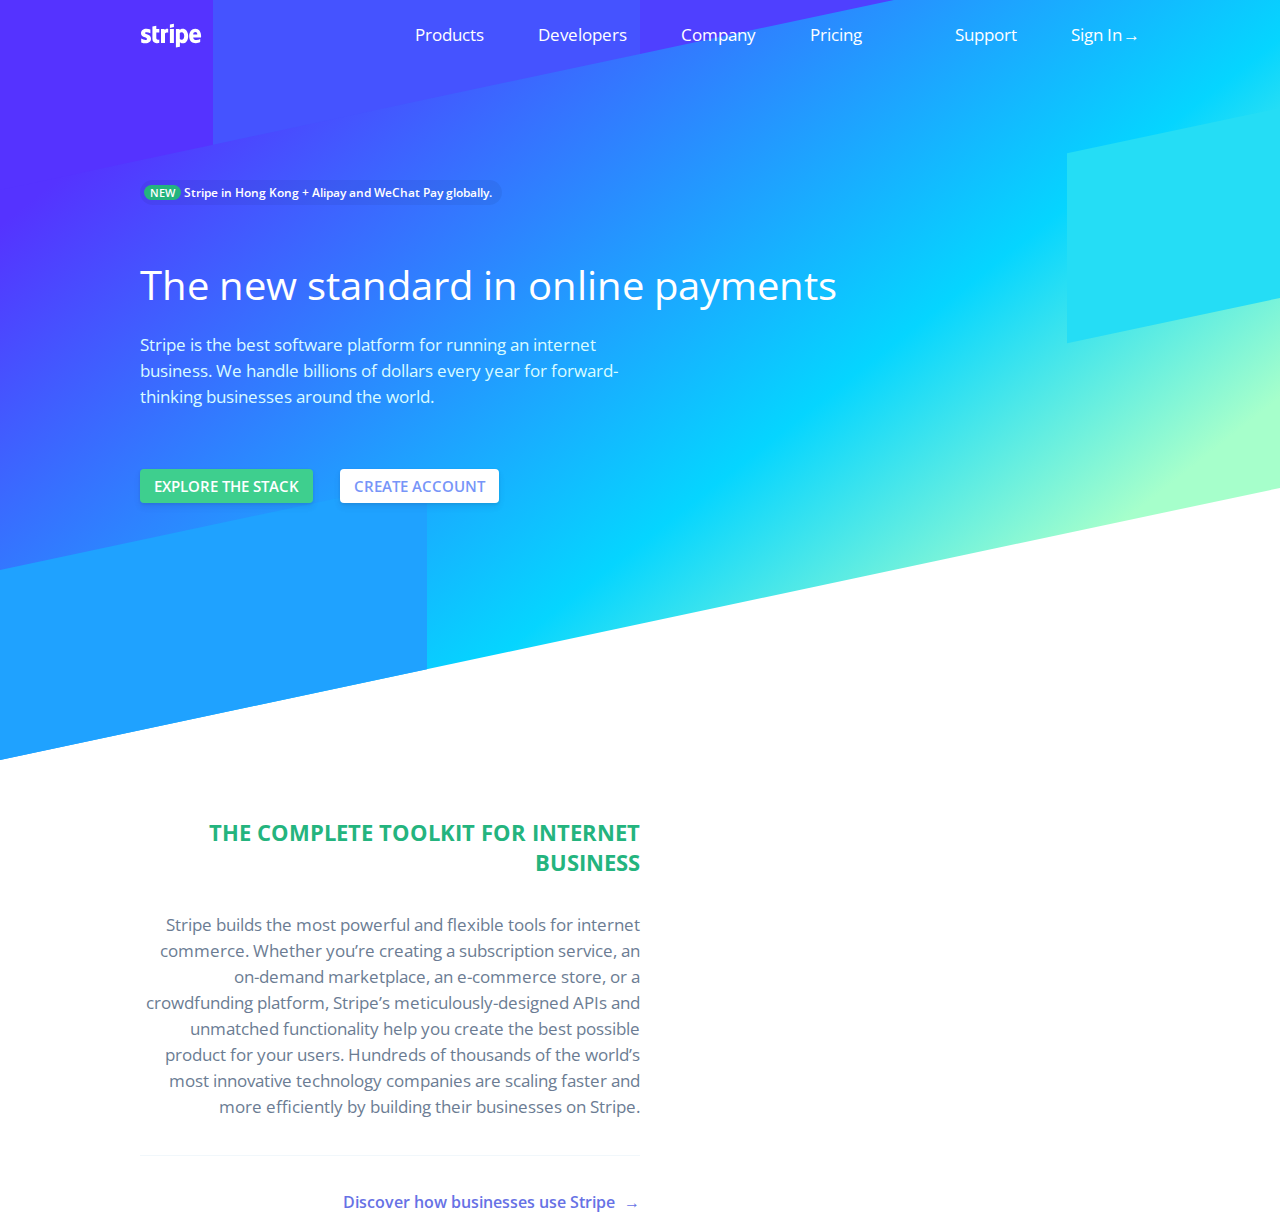
==== app/index.html @ af384b4a "Add primary section title, text and link" ====
<!DOCTYPE html>
<html lang="en">

<head>
    <meta charset="UTF-8">
    <meta name="viewport" content="width=device-width, initial-scale=1.0">
    <meta http-equiv="X-UA-Compatible" content="ie=edge">
    <title>Stripe</title>
    <link rel="stylesheet" href="css/style.css">
    <link href="https://fonts.googleapis.com/css?family=Open+Sans:300,300i,400,400i,600,600i,700,700i,800,800i" rel="stylesheet">
</head>


<body>
    <div id="stripes">
        <span class="stripes__span stripes__span--1"></span>
        <span class="stripes__span stripes__span--2"></span>
        <span class="stripes__span stripes__span--3"></span>
        <span class="stripes__span stripes__span--4"></span>
        <span class="stripes__span stripes__span--5"></span>
    </div>
    <main>
        <header>
            <nav id="main-nav">
                <h1>
                    <svg class="logo" width="62" height="25">
                        <title>Stripe</title>
                        <path d="M5 10.1c0-.6.6-.9 1.4-.9 1.2 0 2.8.4 4 1.1V6.5c-1.3-.5-2.7-.8-4-.8C3.2 5.7 1 7.4 1 10.3c0 4.4 6 3.6 6 5.6 0 .7-.6 1-1.5 1-1.3 0-3-.6-4.3-1.3v3.8c1.5.6 2.9.9 4.3.9 3.3 0 5.5-1.6 5.5-4.5.1-4.8-6-3.9-6-5.7zM29.9 20h4V6h-4v14zM16.3 2.7l-3.9.8v12.6c0 2.4 1.8 4.1 4.1 4.1 1.3 0 2.3-.2 2.8-.5v-3.2c-.5.2-3 .9-3-1.4V9.4h3V6h-3V2.7zm8.4 4.5L24.6 6H21v14h4v-9.5c1-1.2 2.7-1 3.2-.8V6c-.5-.2-2.5-.5-3.5 1.2zm5.2-2.3l4-.8V.8l-4 .8v3.3zM61.1 13c0-4.1-2-7.3-5.8-7.3s-6.1 3.2-6.1 7.3c0 4.8 2.7 7.2 6.6 7.2 1.9 0 3.3-.4 4.4-1.1V16c-1.1.6-2.3.9-3.9.9s-2.9-.6-3.1-2.5H61c.1-.2.1-1 .1-1.4zm-7.9-1.5c0-1.8 1.1-2.5 2.1-2.5s2 .7 2 2.5h-4.1zM42.7 5.7c-1.6 0-2.5.7-3.1 1.3l-.1-1h-3.6v18.5l4-.7v-4.5c.6.4 1.4 1 2.8 1 2.9 0 5.5-2.3 5.5-7.4-.1-4.6-2.7-7.2-5.5-7.2zm-1 11c-.9 0-1.5-.3-1.9-.8V10c.4-.5 1-.8 1.9-.8 1.5 0 2.5 1.6 2.5 3.7 0 2.2-1 3.8-2.5 3.8z"></path>
                    </svg>
                </h1>
                <ul class="main-nav__links">
                    <li><a href="#">Products</a></li>
                    <li><a href="#">Developers</a></li>
                    <li><a href="#">Company</a></li>
                    <li><a href="#">Pricing</a></li>
                </ul>
                <ul class="main-nav__links">
                    <li><a href="#">Support</a></li>
                    <li><a href="#">Sign In</li>
                </ul>
            </nav>
            <div class="intro">
                <a href="#" class="intro__pill-message"><span>NEW</span> Stripe in Hong Kong + Alipay and WeChat Pay globally.</a>
                <h1>The new standard in online payments</h1>
                <p>Stripe is the best software platform for running an internet business. We handle billions of dollars every year for forward-thinking businesses around the world. </p>
                <ul>
                    <li><a href="" class="button button-primary">Explore The Stack</a></li>
                    <li><a href="" class="button button-secondary">Create Account</a></li>
                </ul>
            </div>
        </header>
        <section id="primary">
            <section id="primary__first">
                <div id="primary__first--title">
                    <h2>The Complete Toolkit For Internet Business</h2>
                        <!-- <svg class="heading-icon">
                            <circle fill="#B9F4BC" cx="33" cy="33" r="33"></circle>
                            <path d="M15.7 45.3c-.7-2-.7-3.3-.7-8v-8.7c0-4.6 0-6 .7-8 .8-2.2 2.7-4 5-5 2-.6 3.3-.6 8-.6h8.7c4.6 0 6 0 8 .7 2.2.8 4 2.7 5 5 .6 2 .6 3.3.6 8v8.7c0 4.6 0 6-.7 8-.8 2.2-2.7 4-5 5-2 .6-3.3.6-8 .6h-8.7c-4.6 0-6 0-8-.7-2.2-.8-4-2.7-5-5z" fill="#6ED69A"></path>
                            <g>
                                <rect fill="rgb(27,185,120)" x="23" y="27" width="20" height="2" rx="1"></rect>
                                <circle fill="#1BB978" cx="38.99997311508227" cy="28" r="4"></circle>
                            </g>
                            <g>
                                <rect fill="rgb(185,244,188)" x="23" y="37" width="20" height="2" rx="1"></rect>
                                <circle fill="#1BB978" cx="27.000000000044437" cy="38" r="4"></circle>
                            </g>
                        </svg> -->
                </div>
                <p>Stripe builds the most powerful and flexible tools for internet commerce. Whether you’re creating a subscription service, an on-demand marketplace, an e-commerce store, or a crowdfunding platform, Stripe’s meticulously-designed APIs and unmatched functionality help you create the best possible product for your users. Hundreds of thousands of the world’s most innovative technology companies are scaling faster and more efficiently by building their businesses on Stripe.</p>
                <a href="">Discover how businesses use Stripe </a>    
            </section>
        </section>
    </main>
</body>
</html>
---- app/css/style.css ----
@charset "UTF-8";
* {
  padding: 0;
  margin: 0;
  box-sizing: border-box;
  font-family: "Open Sans", sans-serif; }

a {
  text-decoration: none; }

ul {
  list-style: none; }

main {
  max-width: 1040px;
  padding: 20px 20px 0 20px;
  margin: 0 auto; }

#stripes {
  width: 100%;
  height: 760px;
  display: grid;
  z-index: -1000;
  position: absolute;
  transform-origin: 0;
  grid-auto-rows: 190px;
  transform: skewY(-12deg);
  grid-template-columns: repeat(12, 1fr);
  background: linear-gradient(150deg, #53f 15%, #05d5ff 70%, #a6ffcb 94%); }

#main-nav {
  display: grid;
  line-height: 30px;
  grid-template-columns: 25% 50% 1fr;
  font-size: 17px;
  margin-bottom: 130px; }

.intro {
  margin-top: 55px;
  color: #ffffff; }

#primary {
  position: relative;
  top: 260px;
  padding-top: 60px; }

.stripes__span {
  height: 190px; }

.logo {
  fill: #ffffff; }

.main-nav__links {
  list-style: none; }
  .main-nav__links li {
    display: inline;
    padding: 0 25px 0 25px; }
  .main-nav__links li:last-child,
  .main-nav__links li:last-of-type {
    padding-right: 0; }
  .main-nav__links a {
    color: #fff; }

.main-nav__links:last-of-type {
  grid-column: -1; }
  .main-nav__links:last-of-type li:last-of-type::after {
    content: "→";
    padding-left: 1px;
    color: #fff; }

.intro__pill-message {
  border-radius: 15px;
  font-size: 12px;
  font-weight: 600;
  background-color: rgba(0, 0, 0, 0.05);
  padding: 4px;
  color: #ffffff;
  padding-right: 10px; }
  .intro__pill-message span {
    background-color: #24b47e;
    border-radius: 15px;
    padding-left: 6px;
    padding-right: 6px;
    font-size: 11px; }

.intro h1 {
  margin-top: 55px;
  font-weight: 400;
  font-size: 40px; }

.intro p {
  margin-top: 20px;
  margin-bottom: 65px;
  font-size: 17px;
  line-height: 26px;
  max-width: 500px;
  width: 50%;
  color: #d9fcff; }

.intro ul li {
  display: inline; }

.intro .button {
  padding: 7px 14px;
  border-radius: 4px;
  font-weight: 600;
  text-transform: uppercase;
  font-size: 15px;
  box-shadow: 0 4px 6px rgba(50, 50, 93, 0.11), 0 1px 3px rgba(0, 0, 0, 0.08); }

.intro .button-primary {
  background-color: #3ecf8e;
  color: #ffffff;
  margin-right: 23px; }

.intro .button-secondary {
  background-color: #ffffff;
  color: #7795f8; }

#primary__first {
  width: 50%; }

#primary__first h2 {
  color: #24b47e;
  text-transform: uppercase;
  font-size: 22px; }

#primary p {
  font-size: 17px;
  line-height: 26px;
  margin-top: 35px;
  padding-bottom: 35px;
  margin-bottom: 35px;
  color: #6b7c93;
  text-align: right;
  border-bottom: 1px solid #f1f7fb; }

#primary__first a {
  display: block;
  text-align: right;
  color: #6772e5;
  font-weight: 600; }
  #primary__first a:after {
    content: "→";
    padding-left: 5px; }

.stripes__span--1 {
  grid-column: span 2;
  grid-row: 1;
  background-color: #53f; }

.stripes__span--2 {
  grid-column: span 4;
  grid-row: 1;
  background-color: #4553ff; }

.stripes__span--3 {
  grid-column: span 4;
  grid-row: 1;
  background-color: #4f40ff; }

.stripes__span--4 {
  grid-area: 3/span 2/auto/-1;
  background-color: #25ddf5; }

.stripes__span--5 {
  grid-column: span 4;
  grid-row: 4;
  background-color: #1fa2ff; }

#primary__first--title {
  display: grid;
  grid-template-columns: auto;
  text-align: right; }

/*# sourceMappingURL=style.css.map */
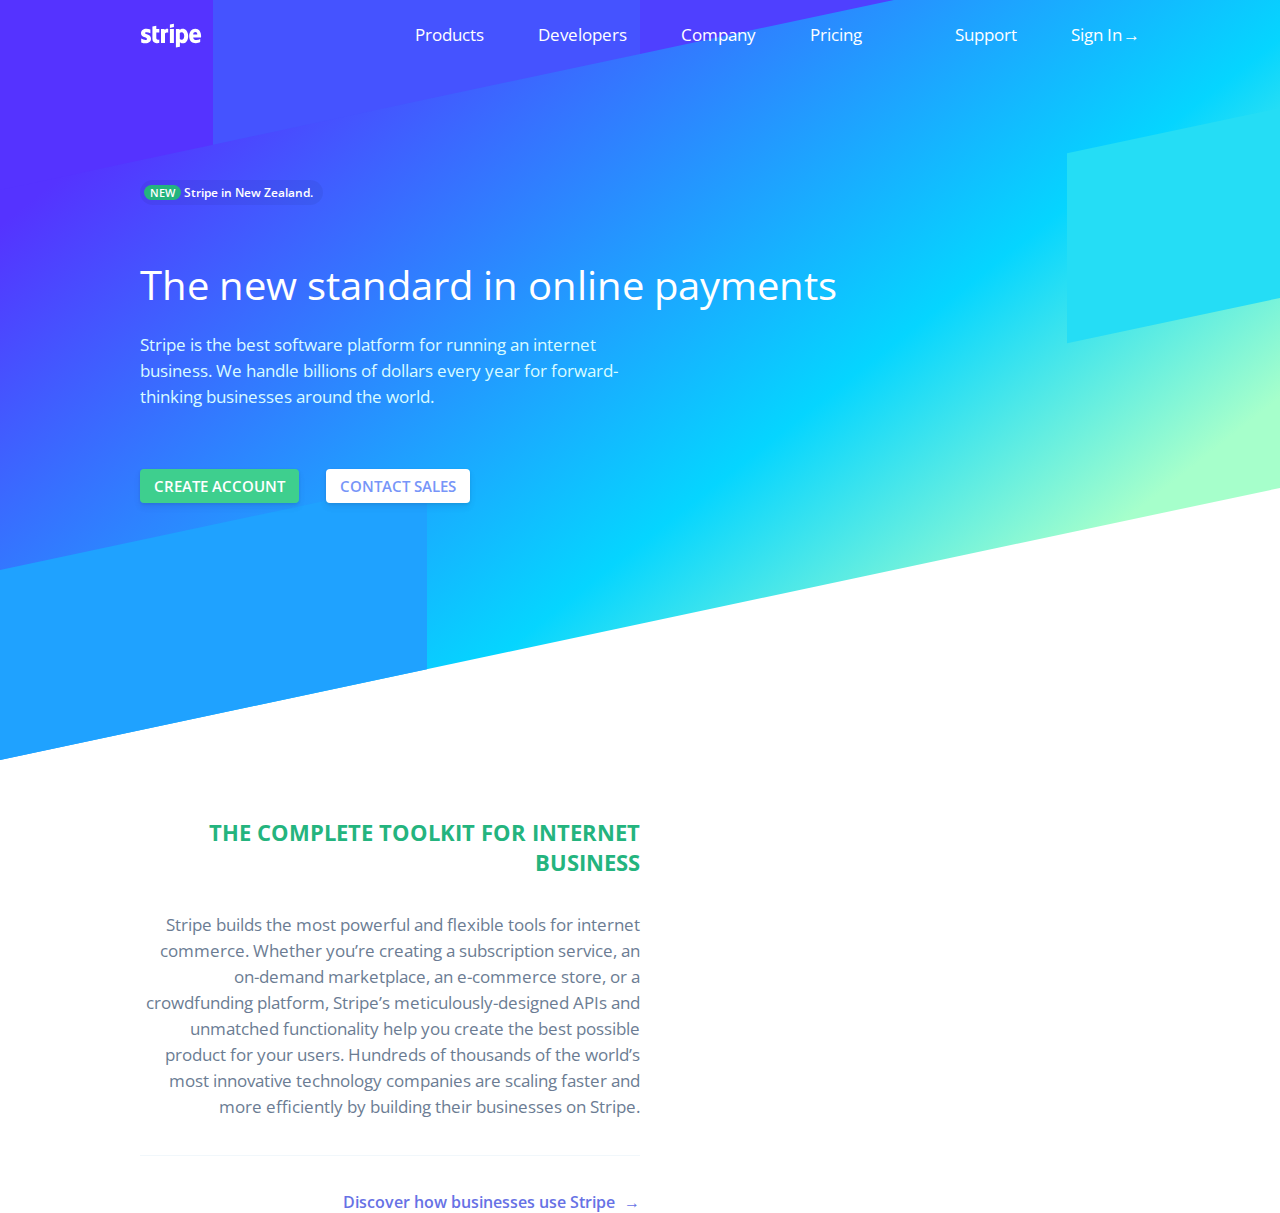
==== commit 07cb1f82: "Add changes" ====
--- a/app/index.html
+++ b/app/index.html
@@ -40,12 +40,12 @@
                 </ul>
             </nav>
             <div class="intro">
-                <a href="#" class="intro__pill-message"><span>NEW</span> Stripe in Hong Kong + Alipay and WeChat Pay globally.</a>
+                <a href="#" class="intro__pill-message"><span>NEW</span> Stripe in New Zealand.</a>
                 <h1>The new standard in online payments</h1>
                 <p>Stripe is the best software platform for running an internet business. We handle billions of dollars every year for forward-thinking businesses around the world. </p>
                 <ul>
-                    <li><a href="" class="button button-primary">Explore The Stack</a></li>
-                    <li><a href="" class="button button-secondary">Create Account</a></li>
+                    <li><a href="" class="button button-primary">Create Account</a></li>
+                    <li><a href="" class="button button-secondary">Contact Sales</a></li>
                 </ul>
             </div>
         </header>
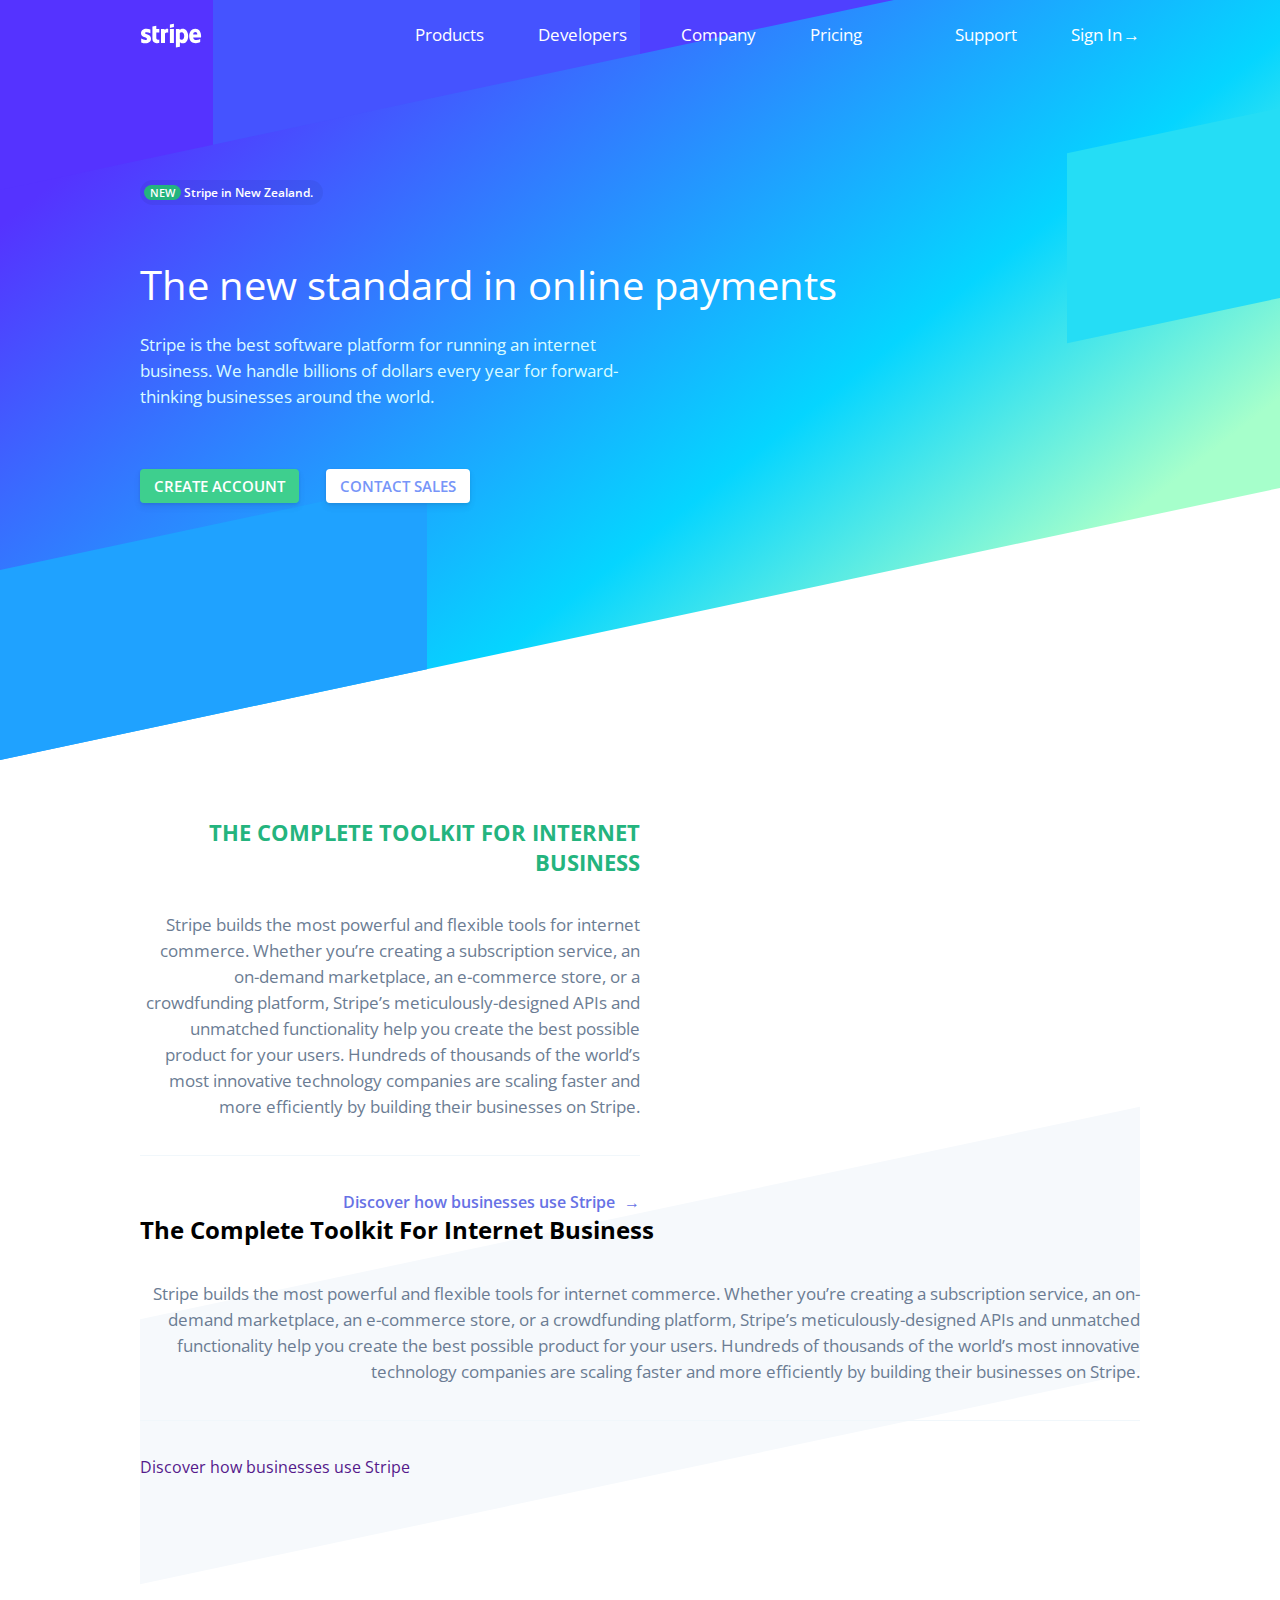
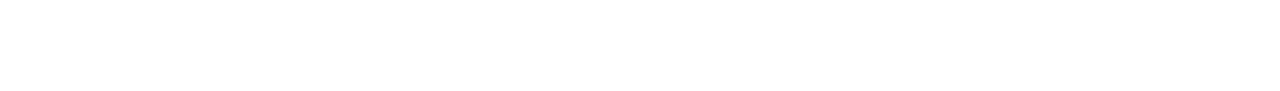
==== commit a6df6775: "Updates" ====
--- a/app/index.html
+++ b/app/index.html
@@ -41,19 +41,20 @@
             </nav>
             <div class="intro">
                 <a href="#" class="intro__pill-message"><span>NEW</span> Stripe in New Zealand.</a>
-                <h1>The new standard in online payments</h1>
-                <p>Stripe is the best software platform for running an internet business. We handle billions of dollars every year for forward-thinking businesses around the world. </p>
-                <ul>
-                    <li><a href="" class="button button-primary">Create Account</a></li>
-                    <li><a href="" class="button button-secondary">Contact Sales</a></li>
-                </ul>
-            </div>
+                        <h1>The new standard in online payments</h1>
+                        <p>Stripe is the best software platform for running an internet business. We handle billions of dollars
+                            every year for forward-thinking businesses around the world. </p>
+                        <ul>
+                            <li><a href="" class="button button-primary">Create Account</a></li>
+                            <li><a href="" class="button button-secondary">Contact Sales</a></li>
+                        </ul>
+                        </div>
         </header>
         <section id="primary">
             <section id="primary__first">
                 <div id="primary__first--title">
                     <h2>The Complete Toolkit For Internet Business</h2>
-                        <!-- <svg class="heading-icon">
+                    <!-- <svg class="heading-icon">
                             <circle fill="#B9F4BC" cx="33" cy="33" r="33"></circle>
                             <path d="M15.7 45.3c-.7-2-.7-3.3-.7-8v-8.7c0-4.6 0-6 .7-8 .8-2.2 2.7-4 5-5 2-.6 3.3-.6 8-.6h8.7c4.6 0 6 0 8 .7 2.2.8 4 2.7 5 5 .6 2 .6 3.3.6 8v8.7c0 4.6 0 6-.7 8-.8 2.2-2.7 4-5 5-2 .6-3.3.6-8 .6h-8.7c-4.6 0-6 0-8-.7-2.2-.8-4-2.7-5-5z" fill="#6ED69A"></path>
                             <g>
@@ -66,10 +67,26 @@
                             </g>
                         </svg> -->
                 </div>
-                <p>Stripe builds the most powerful and flexible tools for internet commerce. Whether you’re creating a subscription service, an on-demand marketplace, an e-commerce store, or a crowdfunding platform, Stripe’s meticulously-designed APIs and unmatched functionality help you create the best possible product for your users. Hundreds of thousands of the world’s most innovative technology companies are scaling faster and more efficiently by building their businesses on Stripe.</p>
-                <a href="">Discover how businesses use Stripe </a>    
+                <p>Stripe builds the most powerful and flexible tools for internet commerce. Whether you’re creating a subscription
+                    service, an on-demand marketplace, an e-commerce store, or a crowdfunding platform, Stripe’s meticulously-designed
+                    APIs and unmatched functionality help you create the best possible product for your users. Hundreds of
+                    thousands of the world’s most innovative technology companies are scaling faster and more efficiently
+                    by building their businesses on Stripe.</p>
+                <a href="">Discover how businesses use Stripe </a>
             </section>
+            <div id="primary__second--skew">
+                <div id="primary__second">
+                    <h2>The Complete Toolkit For Internet Business</h2>
+                    <p>Stripe builds the most powerful and flexible tools for internet commerce. Whether you’re creating a subscription
+                        service, an on-demand marketplace, an e-commerce store, or a crowdfunding platform, Stripe’s meticulously-designed
+                        APIs and unmatched functionality help you create the best possible product for your users. Hundreds
+                        of thousands of the world’s most innovative technology companies are scaling faster and more efficiently
+                        by building their businesses on Stripe.</p>
+                    <a href="">Discover how businesses use Stripe </a>
+                </div>
+            </div>
         </section>
     </main>
 </body>
+
 </html>--- a/app/css/style.css
+++ b/app/css/style.css
@@ -43,6 +43,19 @@
   position: relative;
   top: 260px;
   padding-top: 60px; }
+
+#primary__second--skew {
+  transform: skewY(-12deg);
+  content: "";
+  position: relative;
+  z-index: -1;
+  width: 100%;
+  height: 180%;
+  top: 0;
+  background: #f6f9fc; }
+
+#primary__second {
+  transform: skewY(12deg); }
 
 .stripes__span {
   height: 190px; }
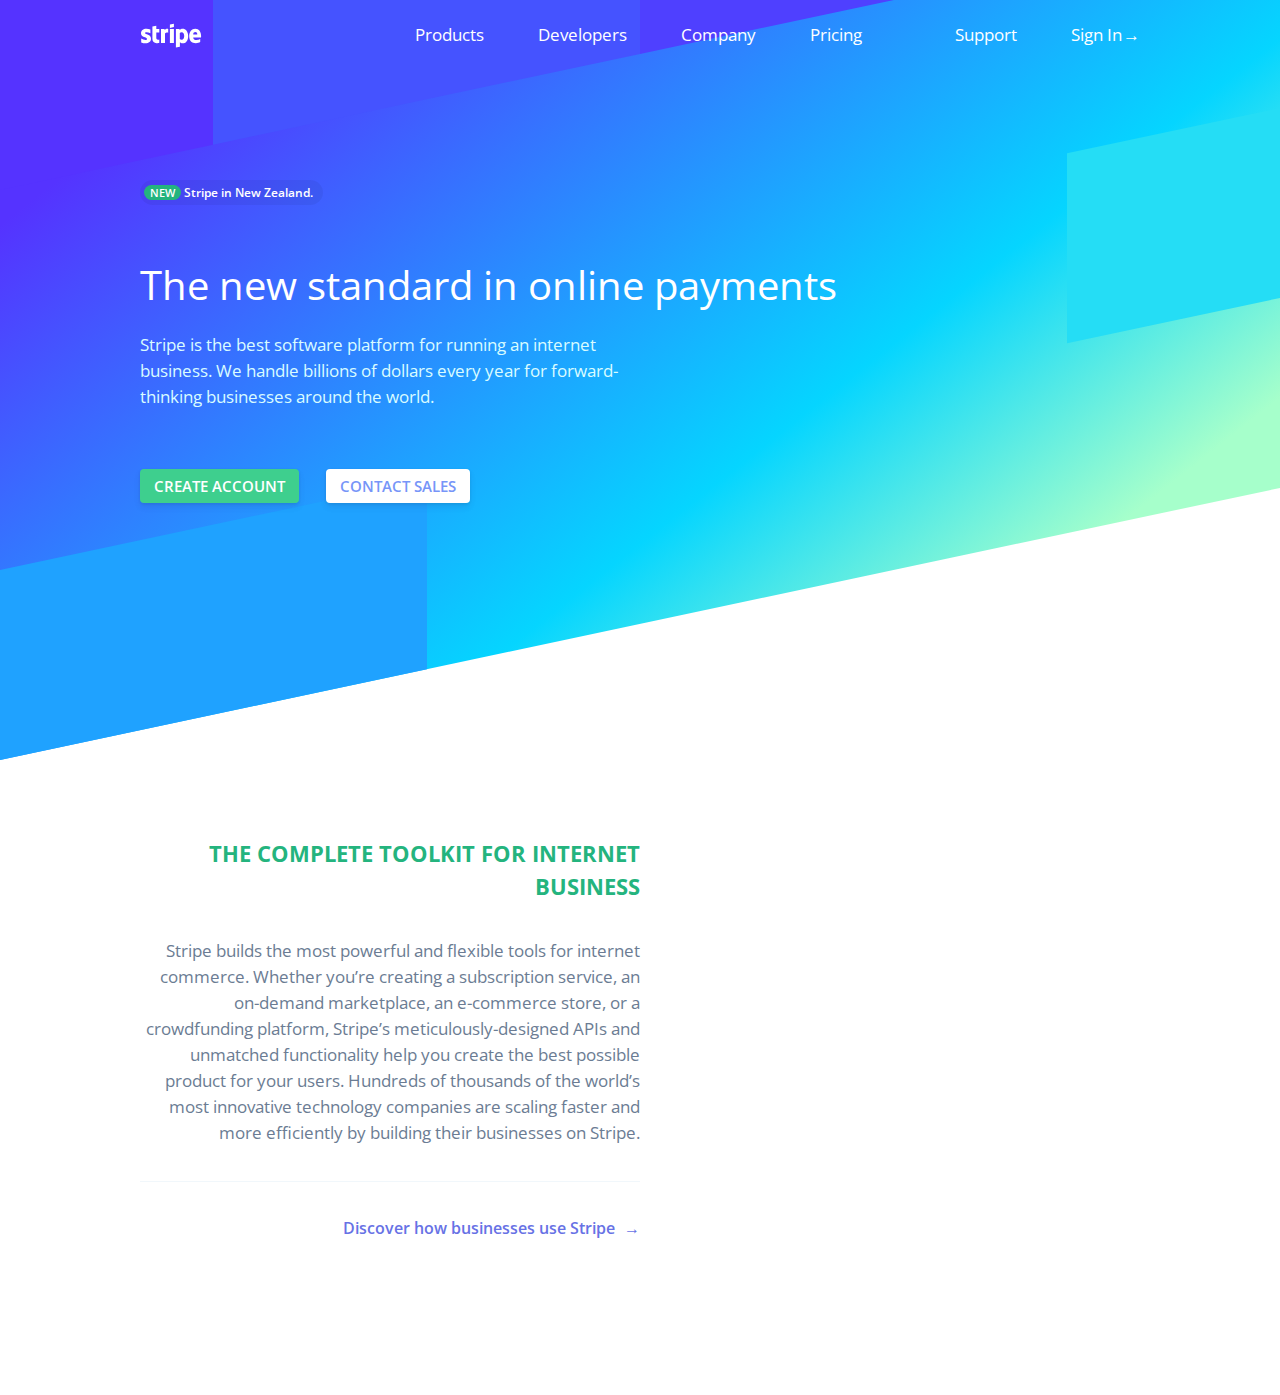
==== commit 9c9d5f56: "Fix containers" ====
--- a/app/index.html
+++ b/app/index.html
@@ -12,7 +12,7 @@
 
 
 <body>
-    <div id="stripes">
+    <div class="stripes">
         <span class="stripes__span stripes__span--1"></span>
         <span class="stripes__span stripes__span--2"></span>
         <span class="stripes__span stripes__span--3"></span>
@@ -21,59 +21,83 @@
     </div>
     <main>
         <header>
-            <nav id="main-nav">
-                <h1>
-                    <svg class="logo" width="62" height="25">
-                        <title>Stripe</title>
-                        <path d="M5 10.1c0-.6.6-.9 1.4-.9 1.2 0 2.8.4 4 1.1V6.5c-1.3-.5-2.7-.8-4-.8C3.2 5.7 1 7.4 1 10.3c0 4.4 6 3.6 6 5.6 0 .7-.6 1-1.5 1-1.3 0-3-.6-4.3-1.3v3.8c1.5.6 2.9.9 4.3.9 3.3 0 5.5-1.6 5.5-4.5.1-4.8-6-3.9-6-5.7zM29.9 20h4V6h-4v14zM16.3 2.7l-3.9.8v12.6c0 2.4 1.8 4.1 4.1 4.1 1.3 0 2.3-.2 2.8-.5v-3.2c-.5.2-3 .9-3-1.4V9.4h3V6h-3V2.7zm8.4 4.5L24.6 6H21v14h4v-9.5c1-1.2 2.7-1 3.2-.8V6c-.5-.2-2.5-.5-3.5 1.2zm5.2-2.3l4-.8V.8l-4 .8v3.3zM61.1 13c0-4.1-2-7.3-5.8-7.3s-6.1 3.2-6.1 7.3c0 4.8 2.7 7.2 6.6 7.2 1.9 0 3.3-.4 4.4-1.1V16c-1.1.6-2.3.9-3.9.9s-2.9-.6-3.1-2.5H61c.1-.2.1-1 .1-1.4zm-7.9-1.5c0-1.8 1.1-2.5 2.1-2.5s2 .7 2 2.5h-4.1zM42.7 5.7c-1.6 0-2.5.7-3.1 1.3l-.1-1h-3.6v18.5l4-.7v-4.5c.6.4 1.4 1 2.8 1 2.9 0 5.5-2.3 5.5-7.4-.1-4.6-2.7-7.2-5.5-7.2zm-1 11c-.9 0-1.5-.3-1.9-.8V10c.4-.5 1-.8 1.9-.8 1.5 0 2.5 1.6 2.5 3.7 0 2.2-1 3.8-2.5 3.8z"></path>
-                    </svg>
-                </h1>
-                <ul class="main-nav__links">
-                    <li><a href="#">Products</a></li>
-                    <li><a href="#">Developers</a></li>
-                    <li><a href="#">Company</a></li>
-                    <li><a href="#">Pricing</a></li>
-                </ul>
-                <ul class="main-nav__links">
-                    <li><a href="#">Support</a></li>
-                    <li><a href="#">Sign In</li>
-                </ul>
-            </nav>
-            <div class="intro">
-                <a href="#" class="intro__pill-message"><span>NEW</span> Stripe in New Zealand.</a>
-                        <h1>The new standard in online payments</h1>
-                        <p>Stripe is the best software platform for running an internet business. We handle billions of dollars
-                            every year for forward-thinking businesses around the world. </p>
-                        <ul>
-                            <li><a href="" class="button button-primary">Create Account</a></li>
-                            <li><a href="" class="button button-secondary">Contact Sales</a></li>
-                        </ul>
-                        </div>
+            <div class="container">
+                <nav class="main-nav">
+                    <h1>
+                        <svg class="logo" width="62" height="25">
+                            <title>Stripe</title>
+                            <path d="M5 10.1c0-.6.6-.9 1.4-.9 1.2 0 2.8.4 4 1.1V6.5c-1.3-.5-2.7-.8-4-.8C3.2 5.7 1 7.4 1 10.3c0 4.4 6 3.6 6 5.6 0 .7-.6 1-1.5 1-1.3 0-3-.6-4.3-1.3v3.8c1.5.6 2.9.9 4.3.9 3.3 0 5.5-1.6 5.5-4.5.1-4.8-6-3.9-6-5.7zM29.9 20h4V6h-4v14zM16.3 2.7l-3.9.8v12.6c0 2.4 1.8 4.1 4.1 4.1 1.3 0 2.3-.2 2.8-.5v-3.2c-.5.2-3 .9-3-1.4V9.4h3V6h-3V2.7zm8.4 4.5L24.6 6H21v14h4v-9.5c1-1.2 2.7-1 3.2-.8V6c-.5-.2-2.5-.5-3.5 1.2zm5.2-2.3l4-.8V.8l-4 .8v3.3zM61.1 13c0-4.1-2-7.3-5.8-7.3s-6.1 3.2-6.1 7.3c0 4.8 2.7 7.2 6.6 7.2 1.9 0 3.3-.4 4.4-1.1V16c-1.1.6-2.3.9-3.9.9s-2.9-.6-3.1-2.5H61c.1-.2.1-1 .1-1.4zm-7.9-1.5c0-1.8 1.1-2.5 2.1-2.5s2 .7 2 2.5h-4.1zM42.7 5.7c-1.6 0-2.5.7-3.1 1.3l-.1-1h-3.6v18.5l4-.7v-4.5c.6.4 1.4 1 2.8 1 2.9 0 5.5-2.3 5.5-7.4-.1-4.6-2.7-7.2-5.5-7.2zm-1 11c-.9 0-1.5-.3-1.9-.8V10c.4-.5 1-.8 1.9-.8 1.5 0 2.5 1.6 2.5 3.7 0 2.2-1 3.8-2.5 3.8z"></path>
+                        </svg>
+                    </h1>
+                    <ul class="main-nav__links">
+                        <li><a href="#">Products</a></li>
+                        <li><a href="#">Developers</a></li>
+                        <li><a href="#">Company</a></li>
+                        <li><a href="#">Pricing</a></li>
+                    </ul>
+                    <ul class="main-nav__links">
+                        <li><a href="#">Support</a></li>
+                        <li><a href="#">Sign In</li>
+                    </ul>
+                </nav>
+                <div class="intro">
+                    <a href="#" class="intro__pill-message"><span>NEW</span> Stripe in New Zealand.</a>
+                            <h1>The new standard in online payments</h1>
+                            <p>Stripe is the best software platform for running an internet business. We handle billions of
+                                dollars every year for forward-thinking businesses around the world. </p>
+                            <ul>
+                                <li><a href="" class="button button-primary">Create Account</a></li>
+                                <li><a href="" class="button button-secondary">Contact Sales</a></li>
+                            </ul>
+            </div>
+            </div>
         </header>
-        <section id="primary">
-            <section id="primary__first">
-                <div id="primary__first--title">
-                    <h2>The Complete Toolkit For Internet Business</h2>
-                    <!-- <svg class="heading-icon">
-                            <circle fill="#B9F4BC" cx="33" cy="33" r="33"></circle>
-                            <path d="M15.7 45.3c-.7-2-.7-3.3-.7-8v-8.7c0-4.6 0-6 .7-8 .8-2.2 2.7-4 5-5 2-.6 3.3-.6 8-.6h8.7c4.6 0 6 0 8 .7 2.2.8 4 2.7 5 5 .6 2 .6 3.3.6 8v8.7c0 4.6 0 6-.7 8-.8 2.2-2.7 4-5 5-2 .6-3.3.6-8 .6h-8.7c-4.6 0-6 0-8-.7-2.2-.8-4-2.7-5-5z" fill="#6ED69A"></path>
-                            <g>
-                                <rect fill="rgb(27,185,120)" x="23" y="27" width="20" height="2" rx="1"></rect>
-                                <circle fill="#1BB978" cx="38.99997311508227" cy="28" r="4"></circle>
-                            </g>
-                            <g>
-                                <rect fill="rgb(185,244,188)" x="23" y="37" width="20" height="2" rx="1"></rect>
-                                <circle fill="#1BB978" cx="27.000000000044437" cy="38" r="4"></circle>
-                            </g>
-                        </svg> -->
+
+        <div class="primary">
+            <div class="container">
+                <div class="primary__first">
+                    <div class="primary__first--title">
+                        <h2>The Complete Toolkit For Internet Business</h2>
+                        <p>Stripe builds the most powerful and flexible tools for internet commerce. Whether you’re creating
+                            a subscription service, an on-demand marketplace, an e-commerce store, or a crowdfunding platform,
+                            Stripe’s meticulously-designed APIs and unmatched functionality help you create the best possible
+                            product for your users. Hundreds of thousands of the world’s most innovative technology companies
+                            are scaling faster and more efficiently by building their businesses on Stripe.</p>
+                        <a href="">Discover how businesses use Stripe </a>
+                    </div>
                 </div>
-                <p>Stripe builds the most powerful and flexible tools for internet commerce. Whether you’re creating a subscription
-                    service, an on-demand marketplace, an e-commerce store, or a crowdfunding platform, Stripe’s meticulously-designed
-                    APIs and unmatched functionality help you create the best possible product for your users. Hundreds of
-                    thousands of the world’s most innovative technology companies are scaling faster and more efficiently
-                    by building their businesses on Stripe.</p>
-                <a href="">Discover how businesses use Stripe </a>
-            </section>
+            </div>
+            <div class="primary__second">
+                <div class="container">
+
+                </div>
+            </div>
+        </div>
+
+
+
+
+
+
+
+
+
+
+
+
+
+
+
+
+
+
+
+
+
+
+
+
+        <!-- <section id="primary">
             <div id="primary__second--skew">
                 <div id="primary__second">
                     <h2>The Complete Toolkit For Internet Business</h2>
@@ -85,7 +109,7 @@
                     <a href="">Discover how businesses use Stripe </a>
                 </div>
             </div>
-        </section>
+        </section> -->
     </main>
 </body>
 
--- a/app/css/style.css
+++ b/app/css/style.css
@@ -3,7 +3,7 @@
   padding: 0;
   margin: 0;
   box-sizing: border-box;
-  font-family: "Open Sans", sans-serif; }
+  font-family: "CamphorStd", "Open Sans", sans-serif; }
 
 a {
   text-decoration: none; }
@@ -11,12 +11,12 @@
 ul {
   list-style: none; }
 
-main {
+.container {
   max-width: 1040px;
   padding: 20px 20px 0 20px;
   margin: 0 auto; }
 
-#stripes {
+.stripes {
   width: 100%;
   height: 760px;
   display: grid;
@@ -28,7 +28,7 @@
   grid-template-columns: repeat(12, 1fr);
   background: linear-gradient(150deg, #53f 15%, #05d5ff 70%, #a6ffcb 94%); }
 
-#main-nav {
+.main-nav {
   display: grid;
   line-height: 30px;
   grid-template-columns: 25% 50% 1fr;
@@ -39,12 +39,15 @@
   margin-top: 55px;
   color: #ffffff; }
 
-#primary {
+.primary {
   position: relative;
   top: 260px;
   padding-top: 60px; }
 
-#primary__second--skew {
+.primary__first {
+  max-width: 50%; }
+
+.primary__second--skew {
   transform: skewY(-12deg);
   content: "";
   position: relative;
@@ -54,7 +57,7 @@
   top: 0;
   background: #f6f9fc; }
 
-#primary__second {
+.primary__second {
   transform: skewY(12deg); }
 
 .stripes__span {
@@ -130,15 +133,16 @@
   background-color: #ffffff;
   color: #7795f8; }
 
-#primary__first {
+.primary__first {
   width: 50%; }
 
-#primary__first h2 {
+.primary__first h2 {
   color: #24b47e;
   text-transform: uppercase;
-  font-size: 22px; }
+  font-size: 22px;
+  line-height: 33px; }
 
-#primary p {
+.primary p {
   font-size: 17px;
   line-height: 26px;
   margin-top: 35px;
@@ -148,12 +152,12 @@
   text-align: right;
   border-bottom: 1px solid #f1f7fb; }
 
-#primary__first a {
+.primary__first a {
   display: block;
   text-align: right;
   color: #6772e5;
   font-weight: 600; }
-  #primary__first a:after {
+  .primary__first a:after {
     content: "→";
     padding-left: 5px; }
 
@@ -181,7 +185,7 @@
   grid-row: 4;
   background-color: #1fa2ff; }
 
-#primary__first--title {
+.primary__first--title {
   display: grid;
   grid-template-columns: auto;
   text-align: right; }
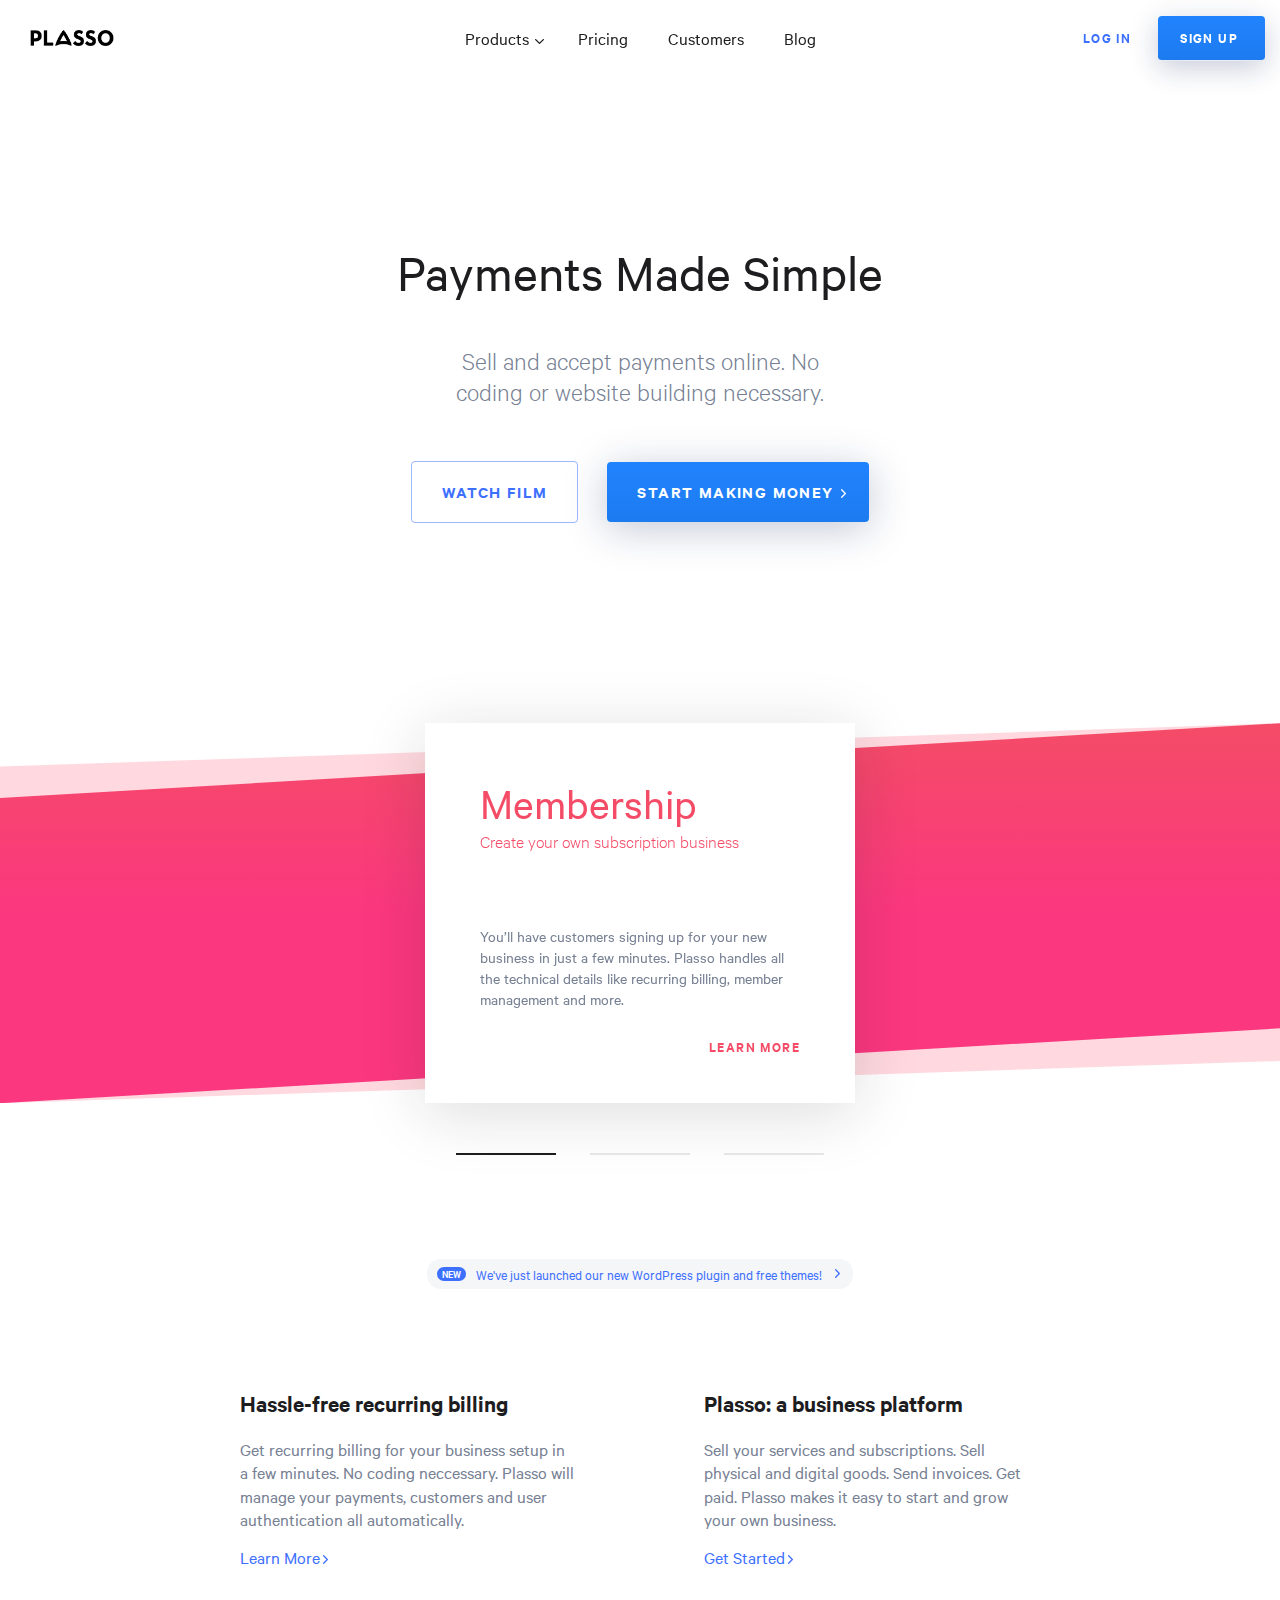
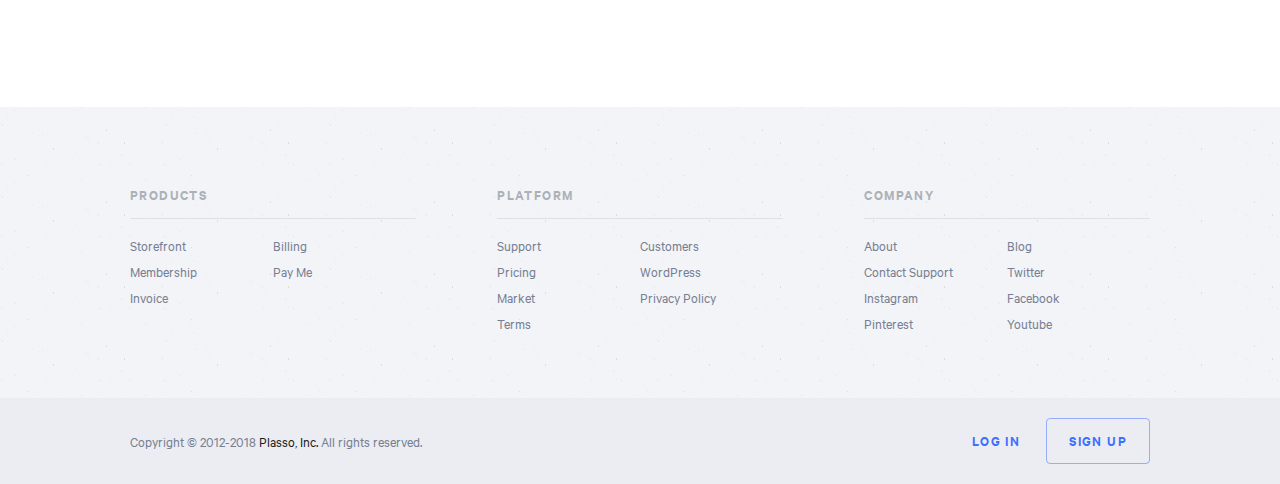
==== commit 33f9c70c: "Move Files" ====
--- a/app/index.html
+++ b/app/index.html
@@ -1,116 +1,113 @@
 <!DOCTYPE html>
 <html lang="en">
-
-<head>
+  <head>
     <meta charset="UTF-8">
     <meta name="viewport" content="width=device-width, initial-scale=1.0">
     <meta http-equiv="X-UA-Compatible" content="ie=edge">
-    <title>Stripe</title>
-    <link rel="stylesheet" href="css/style.css">
-    <link href="https://fonts.googleapis.com/css?family=Open+Sans:300,300i,400,400i,600,600i,700,700i,800,800i" rel="stylesheet">
-</head>
-
-
-<body>
-    <div class="stripes">
-        <span class="stripes__span stripes__span--1"></span>
-        <span class="stripes__span stripes__span--2"></span>
-        <span class="stripes__span stripes__span--3"></span>
-        <span class="stripes__span stripes__span--4"></span>
-        <span class="stripes__span stripes__span--5"></span>
-    </div>
-    <main>
-        <header>
-            <div class="container">
-                <nav class="main-nav">
-                    <h1>
-                        <svg class="logo" width="62" height="25">
-                            <title>Stripe</title>
-                            <path d="M5 10.1c0-.6.6-.9 1.4-.9 1.2 0 2.8.4 4 1.1V6.5c-1.3-.5-2.7-.8-4-.8C3.2 5.7 1 7.4 1 10.3c0 4.4 6 3.6 6 5.6 0 .7-.6 1-1.5 1-1.3 0-3-.6-4.3-1.3v3.8c1.5.6 2.9.9 4.3.9 3.3 0 5.5-1.6 5.5-4.5.1-4.8-6-3.9-6-5.7zM29.9 20h4V6h-4v14zM16.3 2.7l-3.9.8v12.6c0 2.4 1.8 4.1 4.1 4.1 1.3 0 2.3-.2 2.8-.5v-3.2c-.5.2-3 .9-3-1.4V9.4h3V6h-3V2.7zm8.4 4.5L24.6 6H21v14h4v-9.5c1-1.2 2.7-1 3.2-.8V6c-.5-.2-2.5-.5-3.5 1.2zm5.2-2.3l4-.8V.8l-4 .8v3.3zM61.1 13c0-4.1-2-7.3-5.8-7.3s-6.1 3.2-6.1 7.3c0 4.8 2.7 7.2 6.6 7.2 1.9 0 3.3-.4 4.4-1.1V16c-1.1.6-2.3.9-3.9.9s-2.9-.6-3.1-2.5H61c.1-.2.1-1 .1-1.4zm-7.9-1.5c0-1.8 1.1-2.5 2.1-2.5s2 .7 2 2.5h-4.1zM42.7 5.7c-1.6 0-2.5.7-3.1 1.3l-.1-1h-3.6v18.5l4-.7v-4.5c.6.4 1.4 1 2.8 1 2.9 0 5.5-2.3 5.5-7.4-.1-4.6-2.7-7.2-5.5-7.2zm-1 11c-.9 0-1.5-.3-1.9-.8V10c.4-.5 1-.8 1.9-.8 1.5 0 2.5 1.6 2.5 3.7 0 2.2-1 3.8-2.5 3.8z"></path>
-                        </svg>
-                    </h1>
-                    <ul class="main-nav__links">
-                        <li><a href="#">Products</a></li>
-                        <li><a href="#">Developers</a></li>
-                        <li><a href="#">Company</a></li>
-                        <li><a href="#">Pricing</a></li>
-                    </ul>
-                    <ul class="main-nav__links">
-                        <li><a href="#">Support</a></li>
-                        <li><a href="#">Sign In</li>
-                    </ul>
-                </nav>
-                <div class="intro">
-                    <a href="#" class="intro__pill-message"><span>NEW</span> Stripe in New Zealand.</a>
-                            <h1>The new standard in online payments</h1>
-                            <p>Stripe is the best software platform for running an internet business. We handle billions of
-                                dollars every year for forward-thinking businesses around the world. </p>
-                            <ul>
-                                <li><a href="" class="button button-primary">Create Account</a></li>
-                                <li><a href="" class="button button-secondary">Contact Sales</a></li>
-                            </ul>
-            </div>
-            </div>
-        </header>
-
-        <div class="primary">
-            <div class="container">
-                <div class="primary__first">
-                    <div class="primary__first--title">
-                        <h2>The Complete Toolkit For Internet Business</h2>
-                        <p>Stripe builds the most powerful and flexible tools for internet commerce. Whether you’re creating
-                            a subscription service, an on-demand marketplace, an e-commerce store, or a crowdfunding platform,
-                            Stripe’s meticulously-designed APIs and unmatched functionality help you create the best possible
-                            product for your users. Hundreds of thousands of the world’s most innovative technology companies
-                            are scaling faster and more efficiently by building their businesses on Stripe.</p>
-                        <a href="">Discover how businesses use Stripe </a>
-                    </div>
-                </div>
-            </div>
-            <div class="primary__second">
-                <div class="container">
-
-                </div>
-            </div>
+    <link rel="stylesheet" href="css/normal.css">
+    <link rel="stylesheet" href="css/styles.css">
+    <title>Plasso</title>
+  </head>
+  <body>
+    <section class="header" id="header"><a class="hamburger" id="hamburger" href="#/">
+        <div class="hamburger__line hamburger__line__one"></div>
+        <div class="hamburger__line hamburger__line__two"></div>
+        <div class="hamburger__line hamburger__line__three"></div></a>
+      <h1 class="header__logo"><span>Plasso</span><a href=""><img src="images/logo.png" alt=""></a></h1>
+      <div class="main-menu" id="mainMenu">
+        <nav class="main-menu__middle"><a class="main-menu__link" id="productsButton" href="#">Products</a><a class="main-menu__link" href="">Pricing</a><a class="main-menu__link" href="">Customers</a><a class="main-menu__link" href="">Blog</a></nav>
+        <nav class="main-menu__right"><a class="main-menu__link" href="">Log In</a><a class="main-menu__link button filled" href="">Sign Up</a></nav>
+      </div>
+      <div class="sub-nav">
+        <div class="sub-nav__outer">
+          <nav class="sub-nav__inner"><a href="">Storefront</a><a href="">Membership</a><a href="">Billing</a><a href="">Invoice</a><a href="">Pay Me</a></nav>
         </div>
-
-
-
-
-
-
-
-
-
-
-
-
-
-
-
-
-
-
-
-
-
-
-
-
-        <!-- <section id="primary">
-            <div id="primary__second--skew">
-                <div id="primary__second">
-                    <h2>The Complete Toolkit For Internet Business</h2>
-                    <p>Stripe builds the most powerful and flexible tools for internet commerce. Whether you’re creating a subscription
-                        service, an on-demand marketplace, an e-commerce store, or a crowdfunding platform, Stripe’s meticulously-designed
-                        APIs and unmatched functionality help you create the best possible product for your users. Hundreds
-                        of thousands of the world’s most innovative technology companies are scaling faster and more efficiently
-                        by building their businesses on Stripe.</p>
-                    <a href="">Discover how businesses use Stripe </a>
-                </div>
-            </div>
-        </section> -->
-    </main>
-</body>
-
+      </div>
+    </section>
+    <div class="gapper"></div>
+    <section class="hero">
+      <div class="hero__wrap">
+        <h2 class="hero__title">Payments Made Simple</h2>
+        <p class="hero__text">Sell and accept payments online. No coding or website building necessary.</p>
+<a class="button big outlined" href="#">Watch Film</a>
+<a class="button big filled drop-shadow right-arrow--white" href="#">Start Making Money</a>
+      </div>
+    </section>
+    <section class="slider">
+      <input type="radio" name="pagination" id="membershipSlide" checked="checked">
+      <input type="radio" name="pagination" id="billingSlide">
+      <input type="radio" name="pagination" id="storefrontSlide">
+      <div class="slider__backgrounds slider__backgrounds__bottom slider__backgrounds__bottom--membership"></div>
+      <div class="slider__backgrounds slider__backgrounds__bottom slider__backgrounds__bottom--billing"></div>
+      <div class="slider__backgrounds slider__backgrounds__bottom slider__backgrounds__bottom--storefront"></div>
+      <div class="slider__backgrounds slider__backgrounds__top slider__backgrounds__top--membership"></div>
+      <div class="slider__backgrounds slider__backgrounds__top slider__backgrounds__top--billing"></div>
+      <div class="slider__backgrounds slider__backgrounds__top slider__backgrounds__top--storefront"></div>
+      <div class="slider__slides">
+        <div class="slider__slides__slide">
+          <div class="slider__slides__slide__content-wrap">
+            <h3 class="slider__slides__slide__title slider__slides__slide__title--membership">Membership</h3>
+            <h4 class="slider__slides__slide__sub-title slider__slides__slide__sub-title--membership">Create your own subscription business</h4>
+            <p class="slider__slides__slide__text slider__slides__slide__text--membership">You’ll have customers signing up for your new business in just a few minutes. Plasso handles all the technical details like recurring billing, member management and more.</p><a class="slider__slides__slide__link slider__slides__slide__link--membership" href="#">Learn More</a>
+          </div>
+        </div>
+        <div class="slider__slides__slide">
+          <div class="slider__slides__slide__content-wrap">
+            <h3 class="slider__slides__slide__title slider__slides__slide__title--billing">Billing</h3>
+            <h4 class="slider__slides__slide__sub-title slider__slides__slide__sub-title--billing">Create your own subscription business</h4>
+            <p class="slider__slides__slide__text slider__slides__slide__text--billing">You’ll have customers signing up for your new business in just a few minutes. Plasso handles all the technical details like recurring billing, member management and more.</p><a class="slider__slides__slide__link slider__slides__slide__link--billing" href="#">Learn More</a>
+          </div>
+        </div>
+        <div class="slider__slides__slide">
+          <div class="slider__slides__slide__content-wrap">
+            <h3 class="slider__slides__slide__title slider__slides__slide__title--storefront">Storefront</h3>
+            <h4 class="slider__slides__slide__sub-title slider__slides__slide__sub-title--storefront">Create your own subscription business</h4>
+            <p class="slider__slides__slide__text slider__slides__slide__text--storefront">You’ll have customers signing up for your new business in just a few minutes. Plasso handles all the technical details like recurring billing, member management and more.</p><a class="slider__slides__slide__link" href="#">Learn More</a>
+          </div>
+        </div>
+      </div>
+      <div class="slider__pagination">
+        <label class="slider__pagination__section slider__pagination__section--membership" id="membershipSection" for="membershipSlide">Membership</label>
+        <label class="slider__pagination__section slider__pagination__section--billing" id="billingSection" for="billingSlide">Billing</label>
+        <label class="slider__pagination__section slider__pagination__section--storefront" id="storefrontSection" for="storefrontSlide">Storefront</label>
+      </div>
+    </section>
+    <section class="latest"><a class="latest__pill" href="#">
+        <div class="latest__pill__alert">New</div>
+        <p class="latest__pill__text">We've just launched our new WordPress plugin and free themes!</p>
+        <div class="latest__pill__arrow"></div></a></section>
+    <section class="selling-points">
+      <div class="selling-points__block">
+        <h4 class="selling-points__block__title">Hassle-free recurring billing</h4>
+        <p class="selling-points__block__text">Get recurring billing for your business setup in a few minutes. No coding neccessary. Plasso will manage your payments, customers and user authentication all automatically. </p><a class="selling-points__block__link right-arrow--blue" href="#">Learn More</a>
+      </div>
+      <div class="selling-points__block">
+        <h4 class="selling-points__block__title">Plasso: a business platform</h4>
+        <p class="selling-points__block__text">Sell your services and subscriptions. Sell physical and digital goods. Send invoices. Get paid. Plasso makes it easy to start and grow your own business. </p><a class="selling-points__block__link right-arrow--blue" href="#">Get Started</a>
+      </div>
+    </section>
+    <footer class="footer-main">
+      <div class="wrap footer-main__wrap">
+        <div class="footer-main__block">
+          <h5 class="footer-main__block__title">Products</h5><span class="footer-main__block__list-item">Storefront</span><span class="footer-main__block__list-item">Billing</span><span class="footer-main__block__list-item">Membership</span><span class="footer-main__block__list-item">Pay Me</span><span class="footer-main__block__list-item">Invoice</span>
+        </div>
+        <div class="footer-main__block">
+          <h5 class="footer-main__block__title">Platform</h5><span class="footer-main__block__list-item">Support</span><span class="footer-main__block__list-item">Customers</span><span class="footer-main__block__list-item">Pricing</span><span class="footer-main__block__list-item">WordPress</span><span class="footer-main__block__list-item">Market</span><span class="footer-main__block__list-item">Privacy Policy</span><span class="footer-main__block__list-item">Terms</span>
+        </div>
+        <div class="footer-main__block">
+          <h5 class="footer-main__block__title">Company</h5><span class="footer-main__block__list-item">About</span><span class="footer-main__block__list-item">Blog</span><span class="footer-main__block__list-item">Contact Support</span><span class="footer-main__block__list-item">Twitter</span><span class="footer-main__block__list-item">Instagram</span><span class="footer-main__block__list-item">Facebook</span><span class="footer-main__block__list-item">Pinterest</span><span class="footer-main__block__list-item">Youtube</span>
+        </div>
+      </div>
+    </footer>
+    <footer class="footer-secondary">
+      <div class="wrap footer-secondary__wrap">
+        <p class="footer-secondary__copyright">Copyright © 2012-2018 <a class="footer-secondary__copyright-link" href="#">Plasso, Inc. </a>All rights reserved.</p>
+        <nav class="footer-secondary__nav">
+<a class="button small" href="#">Log In</a>
+<a class="button small outlined" href="#">Sign Up</a>
+        </nav>
+      </div>
+    </footer>
+    <script src="script.js"></script>
+  </body>
 </html>--- a/app/css/normal.css
+++ b/app/css/normal.css
@@ -0,0 +1,447 @@
+/*! normalize.css v7.0.0 | MIT License | github.com/necolas/normalize.css */
+
+/* Document
+   ========================================================================== */
+
+/**
+ * 1. Correct the line height in all browsers.
+ * 2. Prevent adjustments of font size after orientation changes in
+ *    IE on Windows Phone and in iOS.
+ */
+
+ html {
+  line-height: 1.15; /* 1 */
+  -ms-text-size-adjust: 100%; /* 2 */
+  -webkit-text-size-adjust: 100%; /* 2 */
+}
+
+/* Sections
+   ========================================================================== */
+
+/**
+ * Remove the margin in all browsers (opinionated).
+ */
+
+body {
+  margin: 0;
+}
+
+/**
+ * Add the correct display in IE 9-.
+ */
+
+article,
+aside,
+footer,
+header,
+nav,
+section {
+  display: block;
+}
+
+/**
+ * Correct the font size and margin on `h1` elements within `section` and
+ * `article` contexts in Chrome, Firefox, and Safari.
+ */
+
+h1 {
+  font-size: 2em;
+  margin: 0.67em 0;
+}
+
+/* Grouping content
+   ========================================================================== */
+
+/**
+ * Add the correct display in IE 9-.
+ * 1. Add the correct display in IE.
+ */
+
+figcaption,
+figure,
+main { /* 1 */
+  display: block;
+}
+
+/**
+ * Add the correct margin in IE 8.
+ */
+
+figure {
+  margin: 1em 40px;
+}
+
+/**
+ * 1. Add the correct box sizing in Firefox.
+ * 2. Show the overflow in Edge and IE.
+ */
+
+hr {
+  box-sizing: content-box; /* 1 */
+  height: 0; /* 1 */
+  overflow: visible; /* 2 */
+}
+
+/**
+ * 1. Correct the inheritance and scaling of font size in all browsers.
+ * 2. Correct the odd `em` font sizing in all browsers.
+ */
+
+pre {
+  font-family: monospace, monospace; /* 1 */
+  font-size: 1em; /* 2 */
+}
+
+/* Text-level semantics
+   ========================================================================== */
+
+/**
+ * 1. Remove the gray background on active links in IE 10.
+ * 2. Remove gaps in links underline in iOS 8+ and Safari 8+.
+ */
+
+a {
+  background-color: transparent; /* 1 */
+  -webkit-text-decoration-skip: objects; /* 2 */
+}
+
+/**
+ * 1. Remove the bottom border in Chrome 57- and Firefox 39-.
+ * 2. Add the correct text decoration in Chrome, Edge, IE, Opera, and Safari.
+ */
+
+abbr[title] {
+  border-bottom: none; /* 1 */
+  text-decoration: underline; /* 2 */
+  text-decoration: underline dotted; /* 2 */
+}
+
+/**
+ * Prevent the duplicate application of `bolder` by the next rule in Safari 6.
+ */
+
+b,
+strong {
+  font-weight: inherit;
+}
+
+/**
+ * Add the correct font weight in Chrome, Edge, and Safari.
+ */
+
+b,
+strong {
+  font-weight: bolder;
+}
+
+/**
+ * 1. Correct the inheritance and scaling of font size in all browsers.
+ * 2. Correct the odd `em` font sizing in all browsers.
+ */
+
+code,
+kbd,
+samp {
+  font-family: monospace, monospace; /* 1 */
+  font-size: 1em; /* 2 */
+}
+
+/**
+ * Add the correct font style in Android 4.3-.
+ */
+
+dfn {
+  font-style: italic;
+}
+
+/**
+ * Add the correct background and color in IE 9-.
+ */
+
+mark {
+  background-color: #ff0;
+  color: #000;
+}
+
+/**
+ * Add the correct font size in all browsers.
+ */
+
+small {
+  font-size: 80%;
+}
+
+/**
+ * Prevent `sub` and `sup` elements from affecting the line height in
+ * all browsers.
+ */
+
+sub,
+sup {
+  font-size: 75%;
+  line-height: 0;
+  position: relative;
+  vertical-align: baseline;
+}
+
+sub {
+  bottom: -0.25em;
+}
+
+sup {
+  top: -0.5em;
+}
+
+/* Embedded content
+   ========================================================================== */
+
+/**
+ * Add the correct display in IE 9-.
+ */
+
+audio,
+video {
+  display: inline-block;
+}
+
+/**
+ * Add the correct display in iOS 4-7.
+ */
+
+audio:not([controls]) {
+  display: none;
+  height: 0;
+}
+
+/**
+ * Remove the border on images inside links in IE 10-.
+ */
+
+img {
+  border-style: none;
+}
+
+/**
+ * Hide the overflow in IE.
+ */
+
+svg:not(:root) {
+  overflow: hidden;
+}
+
+/* Forms
+   ========================================================================== */
+
+/**
+ * 1. Change the font styles in all browsers (opinionated).
+ * 2. Remove the margin in Firefox and Safari.
+ */
+
+button,
+input,
+optgroup,
+select,
+textarea {
+  font-family: sans-serif; /* 1 */
+  font-size: 100%; /* 1 */
+  line-height: 1.15; /* 1 */
+  margin: 0; /* 2 */
+}
+
+/**
+ * Show the overflow in IE.
+ * 1. Show the overflow in Edge.
+ */
+
+button,
+input { /* 1 */
+  overflow: visible;
+}
+
+/**
+ * Remove the inheritance of text transform in Edge, Firefox, and IE.
+ * 1. Remove the inheritance of text transform in Firefox.
+ */
+
+button,
+select { /* 1 */
+  text-transform: none;
+}
+
+/**
+ * 1. Prevent a WebKit bug where (2) destroys native `audio` and `video`
+ *    controls in Android 4.
+ * 2. Correct the inability to style clickable types in iOS and Safari.
+ */
+
+button,
+html [type="button"], /* 1 */
+[type="reset"],
+[type="submit"] {
+  -webkit-appearance: button; /* 2 */
+}
+
+/**
+ * Remove the inner border and padding in Firefox.
+ */
+
+button::-moz-focus-inner,
+[type="button"]::-moz-focus-inner,
+[type="reset"]::-moz-focus-inner,
+[type="submit"]::-moz-focus-inner {
+  border-style: none;
+  padding: 0;
+}
+
+/**
+ * Restore the focus styles unset by the previous rule.
+ */
+
+button:-moz-focusring,
+[type="button"]:-moz-focusring,
+[type="reset"]:-moz-focusring,
+[type="submit"]:-moz-focusring {
+  outline: 1px dotted ButtonText;
+}
+
+/**
+ * Correct the padding in Firefox.
+ */
+
+fieldset {
+  padding: 0.35em 0.75em 0.625em;
+}
+
+/**
+ * 1. Correct the text wrapping in Edge and IE.
+ * 2. Correct the color inheritance from `fieldset` elements in IE.
+ * 3. Remove the padding so developers are not caught out when they zero out
+ *    `fieldset` elements in all browsers.
+ */
+
+legend {
+  box-sizing: border-box; /* 1 */
+  color: inherit; /* 2 */
+  display: table; /* 1 */
+  max-width: 100%; /* 1 */
+  padding: 0; /* 3 */
+  white-space: normal; /* 1 */
+}
+
+/**
+ * 1. Add the correct display in IE 9-.
+ * 2. Add the correct vertical alignment in Chrome, Firefox, and Opera.
+ */
+
+progress {
+  display: inline-block; /* 1 */
+  vertical-align: baseline; /* 2 */
+}
+
+/**
+ * Remove the default vertical scrollbar in IE.
+ */
+
+textarea {
+  overflow: auto;
+}
+
+/**
+ * 1. Add the correct box sizing in IE 10-.
+ * 2. Remove the padding in IE 10-.
+ */
+
+[type="checkbox"],
+[type="radio"] {
+  box-sizing: border-box; /* 1 */
+  padding: 0; /* 2 */
+}
+
+/**
+ * Correct the cursor style of increment and decrement buttons in Chrome.
+ */
+
+[type="number"]::-webkit-inner-spin-button,
+[type="number"]::-webkit-outer-spin-button {
+  height: auto;
+}
+
+/**
+ * 1. Correct the odd appearance in Chrome and Safari.
+ * 2. Correct the outline style in Safari.
+ */
+
+[type="search"] {
+  -webkit-appearance: textfield; /* 1 */
+  outline-offset: -2px; /* 2 */
+}
+
+/**
+ * Remove the inner padding and cancel buttons in Chrome and Safari on macOS.
+ */
+
+[type="search"]::-webkit-search-cancel-button,
+[type="search"]::-webkit-search-decoration {
+  -webkit-appearance: none;
+}
+
+/**
+ * 1. Correct the inability to style clickable types in iOS and Safari.
+ * 2. Change font properties to `inherit` in Safari.
+ */
+
+::-webkit-file-upload-button {
+  -webkit-appearance: button; /* 1 */
+  font: inherit; /* 2 */
+}
+
+/* Interactive
+   ========================================================================== */
+
+/*
+ * Add the correct display in IE 9-.
+ * 1. Add the correct display in Edge, IE, and Firefox.
+ */
+
+details, /* 1 */
+menu {
+  display: block;
+}
+
+/*
+ * Add the correct display in all browsers.
+ */
+
+summary {
+  display: list-item;
+}
+
+/* Scripting
+   ========================================================================== */
+
+/**
+ * Add the correct display in IE 9-.
+ */
+
+canvas {
+  display: inline-block;
+}
+
+/**
+ * Add the correct display in IE.
+ */
+
+template {
+  display: none;
+}
+
+/* Hidden
+   ========================================================================== */
+
+/**
+ * Add the correct display in IE 10-.
+ */
+
+[hidden] {
+  display: none;
+}
--- a/app/css/styles.css
+++ b/app/css/styles.css
@@ -0,0 +1,757 @@
+* {
+  padding: 0;
+  margin: 0;
+  box-sizing: border-box;
+  -moz-box-sizing: border-box;
+  -webkit-box-sizing: border-box;
+  font-family: CalibreWeb;
+  font-size: 100%;
+  vertical-align: baseline; }
+
+a {
+  text-decoration: none;
+  color: #3e70ff; }
+
+@font-face {
+  font-family: "CalibreWeb";
+  src: url(../font/CalibreWeb-Light.eot);
+  src: url(../font/CalibreWeb-Light.eot?#iefix) format("embedded-opentype"), url(../font/CalibreWeb-Light.woff2) format("woff2"), url(../font/CalibreWeb-Light.woff) format("woff");
+  font-weight: 200;
+  font-style: normal; }
+
+@font-face {
+  font-family: 'CalibreWeb';
+  src: url(../font/CalibreWeb-Regular.eot);
+  src: url(../font/CalibreWeb-Regular.eot?#iefix) format("embedded-opentype"), url(../font/CalibreWeb-Regular.woff2) format("woff2"), url(../font/CalibreWeb-Regular.woff) format("woff");
+  font-weight: normal;
+  font-style: normal; }
+
+@font-face {
+  font-family: 'CalibreWeb';
+  src: url(../font/CalibreWeb-Semibold.eot);
+  src: url(../font/CalibreWeb-Semibold.eot?#iefix) format("embedded-opentype"), url(../font/CalibreWeb-Semibold.woff2) format("woff2"), url(../font/CalibreWeb-Semibold.woff) format("woff");
+  font-weight: bold;
+  font-style: normal; }
+
+body {
+  display: grid;
+  grid-template-columns: 100%;
+  grid-template-rows: auto;
+  font-size: 18px;
+  color: #768093;
+  background-color: #ffffff;
+  -webkit-font-smoothing: antialiased;
+  -moz-osx-font-smoothing: grayscale;
+  text-rendering: optimizeLegibility; }
+
+.hero {
+  padding: 0 30px;
+  text-align: center;
+  display: flex;
+  flex-direction: column;
+  margin-top: 170px;
+  margin-bottom: 120px; }
+  @media screen and (min-width: 600px) {
+    .hero {
+      margin-top: 200px; } }
+  @media screen and (min-width: 800px) {
+    .hero {
+      margin-top: 240px; } }
+
+.latest {
+  padding: 50px 30px 0 30px;
+  display: grid;
+  justify-self: center; }
+
+.selling-points {
+  max-width: 880px;
+  margin: 0 auto;
+  display: grid;
+  grid-row-gap: 80px;
+  padding: 90px 40px 80px 40px; }
+  @media screen and (min-width: 700px) {
+    .selling-points {
+      grid-template-columns: 1fr 1fr;
+      grid-column-gap: 16%;
+      padding: 100px 40px 140px 40px; } }
+
+.footer-main {
+  background: #f3f4f8 url(../images/bg-texture.png) repeat top left;
+  -moz-background-size: 164px 72px;
+  -o-background-size: 164px 72px;
+  -webkit-background-size: 164px 72px;
+  background-size: 164px 72px; }
+  .footer-main__wrap {
+    display: grid;
+    grid-row-gap: 40px;
+    padding: 50px 40px; }
+    @media screen and (min-width: 800px) {
+      .footer-main__wrap {
+        grid-template-columns: 1fr 1fr 1fr;
+        grid-column-gap: 8%;
+        padding-bottom: 30px; } }
+    @media screen and (min-width: 1000px) {
+      .footer-main__wrap {
+        padding: 80px 40px 60px 40px; } }
+
+.footer-secondary {
+  background: #ecedf2 url(../images/home/bg-texture.png) repeat top left;
+  -moz-background-size: 164px 72px;
+  -o-background-size: 164px 72px;
+  -webkit-background-size: 164px 72px;
+  background-size: 164px 72px; }
+  .footer-secondary__wrap {
+    display: grid;
+    grid-row-gap: 30px;
+    padding: 33px 40px 40px 40px;
+    text-align: center; }
+    @media screen and (min-width: 700px) {
+      .footer-secondary__wrap {
+        grid-template-columns: auto auto; } }
+    @media screen and (min-width: 700px) {
+      .footer-secondary__wrap {
+        text-align: left;
+        padding: 20px 40px 20px 40px; } }
+
+.wrap {
+  max-width: 1100px;
+  margin: 0 auto; }
+
+.button {
+  text-transform: uppercase;
+  text-decoration: none;
+  font-weight: bold;
+  -moz-border-radius: 4px;
+  -webkit-border-radius: 4px;
+  border-radius: 4px;
+  letter-spacing: 1.4px;
+  display: inline-block;
+  font-size: 14px;
+  line-height: 14px; }
+  .button:hover::after {
+    transform: translateX(11px); }
+
+.right-arrow--white::after {
+  transition: transform .3s;
+  content: " ";
+  width: 5px;
+  height: 9px;
+  position: relative;
+  display: inline-block;
+  margin-top: -2px;
+  align-self: center;
+  transform: translateX(6px); }
+
+.right-arrow--blue::after {
+  transition: transform .3s;
+  content: " ";
+  width: 5px;
+  height: 9px;
+  position: relative;
+  display: inline-block;
+  margin-top: -2px;
+  align-self: center;
+  transform: translateX(3px);
+  background-image: url('data:image/svg+xml,<svg version="1.1" xmlns="http://www.w3.org/2000/svg" xmlns:xlink="http://www.w3.org/1999/xlink" x="0px" y="0px" viewBox="0 0 10.0401 17.9909" enable-background="new 0 0 10.0401 17.9909" xml:space="preserve"><path fill="%233e70ff" fill-rule="evenodd" clip-rule="evenodd" d="M9.6564,8.04c0.5116,0.5277,0.5116,1.3842,0,1.9121l-7.4175,7.6438c-0.5132,0.5267-1.3433,0.5267-1.8545,0c-0.5125-0.5278-0.5125-1.3845,0-1.9124l6.4901-6.6882L0.3844,2.3072c-0.5125-0.5279-0.5125-1.3845,0-1.9124c0.5112-0.5264,1.3413-0.5264,1.8545,0L9.6564,8.04z"/></svg>'); }
+
+.right-arrow--white::after {
+  transition: transform .3s;
+  content: " ";
+  width: 5px;
+  height: 9px;
+  position: relative;
+  display: inline-block;
+  margin-top: -2px;
+  align-self: center;
+  transform: translateX(7px);
+  background-image: url('data:image/svg+xml,<svg version="1.1" xmlns="http://www.w3.org/2000/svg" xmlns:xlink="http://www.w3.org/1999/xlink" x="0px" y="0px" viewBox="0 0 10.0401 17.9909" enable-background="new 0 0 10.0401 17.9909" xml:space="preserve"><path fill="%23fff" fill-rule="evenodd" clip-rule="evenodd" d="M9.6564,8.04c0.5116,0.5277,0.5116,1.3842,0,1.9121l-7.4175,7.6438c-0.5132,0.5267-1.3433,0.5267-1.8545,0c-0.5125-0.5278-0.5125-1.3845,0-1.9124l6.4901-6.6882L0.3844,2.3072c-0.5125-0.5279-0.5125-1.3845,0-1.9124c0.5112-0.5264,1.3413-0.5264,1.8545,0L9.6564,8.04z"/></svg>'); }
+
+.hero__title {
+  font-size: 34px;
+  line-height: 40.8px;
+  font-weight: 400;
+  color: #1d1d1f; }
+  @media screen and (min-width: 400px) {
+    .hero__title {
+      font-size: 54px;
+      line-height: 64.8px; } }
+
+.hero__text {
+  line-height: 24px;
+  padding-top: 40px;
+  padding-bottom: 54px;
+  font-weight: 200;
+  font-size: 20px;
+  max-width: 390px;
+  margin: 0 auto; }
+  @media screen and (min-width: 400px) {
+    .hero__text {
+      font-size: 26px;
+      line-height: 31.2px; } }
+
+.hero .button.big:first-of-type {
+  margin-bottom: 30px; }
+  @media screen and (min-width: 450px) {
+    .hero .button.big:first-of-type {
+      margin-right: 25px; } }
+
+.slider {
+  position: relative;
+  width: 100%;
+  padding: 50px 0;
+  overflow: hidden; }
+  .slider__backgrounds {
+    position: absolute;
+    height: 380px;
+    width: 100%;
+    opacity: 0;
+    transition: opacity 0.4s linear;
+    will-change: opacity; }
+    .slider__backgrounds__bottom {
+      clip-path: polygon(0 11.4%, 100% 0%, 100% 88.9%, 0% 100%); }
+    .slider__backgrounds__top {
+      clip-path: polygon(0 19.7%, 100% 0%, 100% 80.3%, 0% 100%); }
+  .slider__slides {
+    display: grid;
+    grid-template-columns: 100% 100% 100%;
+    transition: transform 0.4s ease-in-out;
+    will-change: transform;
+    height: 380px; }
+    .slider__slides__slide {
+      z-index: 1000;
+      background-color: white;
+      padding: 35px;
+      margin: 0 auto;
+      box-shadow: rgba(29, 29, 31, 0.15) 0px 10px 60px;
+      height: 380px;
+      max-height: 100%;
+      display: flex; }
+      @media screen and (min-width: 500px) {
+        .slider__slides__slide {
+          padding: 55px; } }
+      .slider__slides__slide__content-wrap {
+        margin: auto auto;
+        max-width: 230px; }
+        @media screen and (min-width: 500px) {
+          .slider__slides__slide__content-wrap {
+            max-width: 320px; } }
+      .slider__slides__slide__title {
+        font-size: 45px;
+        font-weight: 400; }
+        .slider__slides__slide__title--membership {
+          color: #f44c67; }
+        .slider__slides__slide__title--billing {
+          color: #2fca74; }
+        .slider__slides__slide__title--storefront {
+          color: #4f5ef5; }
+      .slider__slides__slide__sub-title {
+        font-size: 18px;
+        font-weight: 300;
+        margin-bottom: 40px;
+        line-height: 21.6px; }
+        @media screen and (min-width: 500px) {
+          .slider__slides__slide__sub-title {
+            margin-bottom: 75px; } }
+        .slider__slides__slide__sub-title--membership {
+          color: #f44c67; }
+        .slider__slides__slide__sub-title--billing {
+          color: #2fca74; }
+        .slider__slides__slide__sub-title--storefront {
+          color: #4f5ef5; }
+      .slider__slides__slide__text {
+        font-size: 16px;
+        font-weight: 400;
+        line-height: 20.8px;
+        margin-bottom: 30px; }
+      .slider__slides__slide__link {
+        text-transform: uppercase;
+        font-size: 14px;
+        font-weight: bold;
+        text-align: right;
+        display: block;
+        line-height: 14px;
+        letter-spacing: 1.4px; }
+        .slider__slides__slide__link--membership {
+          color: #f44c67; }
+        .slider__slides__slide__link--billing {
+          color: #2fca74; }
+        .slider__slides__slide__link--storefront {
+          color: #4f5ef5; }
+  .slider__pagination {
+    display: block;
+    text-align: center;
+    margin-top: 35px; }
+    .slider__pagination__section {
+      display: inline-block;
+      width: 20%;
+      max-width: 100px;
+      height: 2px;
+      background-color: #1d1d1d;
+      cursor: pointer;
+      margin-right: 30px;
+      overflow: hidden;
+      will-change: transform;
+      opacity: 0.1;
+      transition: opacity 0.5s linear; }
+      .slider__pagination__section:last-of-type {
+        margin-right: 0; }
+
+#membershipSlide,
+#billingSlide,
+#storefrontSlide {
+  display: none; }
+
+#membershipSlide:checked ~ .slider__backgrounds__top--membership,
+#membershipSlide:checked ~ .slider__backgrounds__bottom--membership {
+  opacity: 1; }
+
+#membershipSlide:checked ~ .slider__slides {
+  transform: translateX(0%); }
+
+#membershipSlide:checked ~ .slider__pagination .slider__pagination__section--membership {
+  opacity: 1; }
+
+#billingSlide:checked ~ .slider__backgrounds__top--billing,
+#billingSlide:checked ~ .slider__backgrounds__bottom--billing {
+  opacity: 1; }
+
+#billingSlide:checked ~ .slider__slides {
+  transform: translateX(-100%); }
+
+#billingSlide:checked ~ .slider__pagination .slider__pagination__section--billing {
+  opacity: 1; }
+
+#storefrontSlide:checked ~ .slider__backgrounds__top--storefront,
+#storefrontSlide:checked ~ .slider__backgrounds__bottom--storefront {
+  opacity: 1; }
+
+#storefrontSlide:checked ~ .slider__slides {
+  transform: translate(-200%); }
+
+#storefrontSlide:checked ~ .slider__pagination .slider__pagination__section--storefront {
+  opacity: 1; }
+
+.latest__pill {
+  line-height: 18.2px;
+  font-size: 14px;
+  background-color: #f5f6f8;
+  -moz-border-radius: 14px;
+  -webkit-border-radius: 14px;
+  border-radius: 14px;
+  padding: 6px 10px;
+  grid-gap: 10px;
+  display: grid;
+  grid-template-columns: auto 1fr;
+  align-items: center;
+  grid-auto-flow: column;
+  transition: opacity .3s; }
+  .latest__pill__alert {
+    line-height: 10px;
+    font-weight: bold;
+    font-size: 10px;
+    font-style: normal;
+    text-transform: uppercase;
+    -moz-border-radius: 10px;
+    -webkit-border-radius: 10px;
+    border-radius: 10px;
+    color: #fff;
+    background-color: #3e70ff;
+    padding: 2px 5px; }
+  .latest__pill__arrow {
+    transition: transform .3s;
+    width: 5px;
+    height: 9px;
+    margin-right: 6px;
+    transform: translateX(3px);
+    background-image: url('data:image/svg+xml,<svg version="1.1" xmlns="http://www.w3.org/2000/svg" xmlns:xlink="http://www.w3.org/1999/xlink" x="0px" y="0px" viewBox="0 0 10.0401 17.9909" enable-background="new 0 0 10.0401 17.9909" xml:space="preserve"><path fill="%233e70ff" fill-rule="evenodd" clip-rule="evenodd" d="M9.6564,8.04c0.5116,0.5277,0.5116,1.3842,0,1.9121l-7.4175,7.6438c-0.5132,0.5267-1.3433,0.5267-1.8545,0c-0.5125-0.5278-0.5125-1.3845,0-1.9124l6.4901-6.6882L0.3844,2.3072c-0.5125-0.5279-0.5125-1.3845,0-1.9124c0.5112-0.5264,1.3413-0.5264,1.8545,0L9.6564,8.04z"/></svg>'); }
+  .latest__pill:hover {
+    opacity: 0.5; }
+    .latest__pill:hover:hover .latest__pill__arrow {
+      transform: translateX(5px); }
+
+.selling-points__block__title {
+  color: #1d1d1f;
+  font-size: 24px;
+  font-weight: bold;
+  margin-bottom: 20px;
+  line-height: 28.8px; }
+
+.selling-points__block__text {
+  font-size: 18px;
+  line-height: 23.4px;
+  margin-bottom: 15px; }
+
+.selling-points__block__link {
+  transition: opacity .3s; }
+  .selling-points__block__link:hover {
+    opacity: 0.5; }
+    .selling-points__block__link:hover::after {
+      transform: translateX(5px); }
+
+.footer-main__block__title {
+  color: #abb1b7;
+  font-size: 14px;
+  font-weight: bold;
+  margin-bottom: 15px;
+  padding-bottom: 15px;
+  letter-spacing: 1.4px;
+  text-transform: uppercase;
+  border-bottom: 1px solid #dde1e5; }
+
+.footer-main__block__list-item {
+  display: inline-block;
+  width: 50%;
+  margin-bottom: 15px;
+  font-size: 14px;
+  line-height: 0px;
+  transition: opacity .25s; }
+  .footer-main__block__list-item:hover {
+    opacity: 0.5; }
+
+.footer-secondary__copyright {
+  font-size: 14px;
+  font-weight: 400;
+  padding: 0 20px;
+  line-height: 18.2px; }
+  @media screen and (min-width: 700px) {
+    .footer-secondary__copyright {
+      padding: 0;
+      margin: auto 0; } }
+
+@media screen and (min-width: 700px) {
+  .footer-secondary__nav {
+    justify-self: end; } }
+
+.footer-secondary__copyright-link {
+  color: #1d1d1f; }
+
+.button.big {
+  padding: 23px 30px; }
+  @media screen and (min-width: 400px) {
+    .button.big {
+      font-size: 17px; } }
+
+.button.small {
+  padding: 15px 22px; }
+
+.button.outlined {
+  border: 1px solid rgba(62, 112, 255, 0.5); }
+
+.button.filled {
+  color: white;
+  background-image: linear-gradient(#2083fe, #1d7bf0); }
+
+.button.drop-shadow {
+  -moz-box-shadow: rgba(23, 43, 99, 0.26) 0 7px 42px;
+  -webkit-box-shadow: rgba(23, 43, 99, 0.26) 0 7px 42px;
+  box-shadow: rgba(23, 43, 99, 0.26) 0 7px 42px; }
+
+.slider__backgrounds__bottom--membership {
+  background-color: #ffd9df; }
+
+.slider__backgrounds__bottom--billing {
+  background-color: #c8f0da; }
+
+.slider__backgrounds__bottom--storefront {
+  background-color: #d8e9ff; }
+
+.slider__backgrounds__top--membership {
+  background: linear-gradient(#f44c67, #fb377f 50%); }
+
+.slider__backgrounds__top--billing {
+  background: linear-gradient(#3cd781, #21b88f 50%); }
+
+.slider__backgrounds__top--storefront {
+  background: linear-gradient(#6472ff, #4a42e6 50%); }
+
+.shadowOnScroll {
+  -moz-box-shadow: rgba(29, 29, 31, 0.14) 0 10px 60px;
+  -webkit-box-shadow: rgba(29, 29, 31, 0.14) 0 10px 60px;
+  box-shadow: rgba(29, 29, 31, 0.14) 0 10px 60px; }
+
+.header {
+  position: fixed;
+  width: 100%;
+  padding: 24px 0;
+  z-index: 5;
+  background-color: rgba(255, 255, 255, 0.97);
+  transition: all .6s; }
+
+.hamburger {
+  display: block;
+  z-index: 8;
+  position: absolute; }
+  @media screen and (min-width: 800px) {
+    .hamburger {
+      display: none; } }
+
+.hamburger__line {
+  width: 22px;
+  height: 2px;
+  margin-bottom: 5px;
+  margin-left: 24px;
+  background-color: #1d1d1f; }
+  .hamburger__line:last-of-type {
+    margin-bottom: 0; }
+
+.header__logo {
+  position: relative;
+  margin: 0 auto;
+  text-align: center;
+  font-size: 18px;
+  line-height: 18px; }
+  @media screen and (min-width: 800px) {
+    .header__logo {
+      position: absolute;
+      top: 30px;
+      left: 30px; } }
+  .header__logo a {
+    line-height: 18px; }
+  .header__logo span {
+    display: none; }
+  .header__logo img {
+    height: 16px;
+    object-fit: cover; }
+
+.main-menu {
+  max-height: 0;
+  visibility: hidden;
+  overflow: hidden;
+  transition: all .6s;
+  z-index: 7; }
+  @media screen and (min-width: 800px) {
+    .main-menu {
+      margin-top: 0;
+      max-height: initial; } }
+  .main-menu__link {
+    line-height: 16px;
+    font-size: 16px;
+    display: block;
+    margin: 0 5%;
+    padding: 17px 20px;
+    color: #1d1d1f;
+    border-bottom: 1px solid #e8ebef; }
+    .main-menu__link::after {
+      content: " ";
+      float: right;
+      width: 5px;
+      height: 9px;
+      position: relative;
+      display: inline-block;
+      margin-top: 5px;
+      align-self: center;
+      transform: translateX(3px);
+      background-image: url('data:image/svg+xml,<svg version="1.1" xmlns="http://www.w3.org/2000/svg" xmlns:xlink="http://www.w3.org/1999/xlink" x="0px" y="0px" viewBox="0 0 10.0401 17.9909" enable-background="new 0 0 10.0401 17.9909" xml:space="preserve"><path fill="%231d1d1f" fill-rule="evenodd" clip-rule="evenodd" d="M9.6564,8.04c0.5116,0.5277,0.5116,1.3842,0,1.9121l-7.4175,7.6438c-0.5132,0.5267-1.3433,0.5267-1.8545,0c-0.5125-0.5278-0.5125-1.3845,0-1.9124l6.4901-6.6882L0.3844,2.3072c-0.5125-0.5279-0.5125-1.3845,0-1.9124c0.5112-0.5264,1.3413-0.5264,1.8545,0L9.6564,8.04z"/></svg>'); }
+  .main-menu__middle {
+    transition: all .6s;
+    opacity: 0; }
+    @media screen and (min-width: 800px) {
+      .main-menu__middle {
+        opacity: 1;
+        visibility: visible;
+        text-align: center;
+        margin-top: 4px; } }
+    @media screen and (min-width: 800px) {
+      .main-menu__middle .main-menu__link {
+        display: inline;
+        margin: 0 20px;
+        padding: 0;
+        border: none;
+        font-size: 18px; } }
+    @media screen and (min-width: 800px) {
+      .main-menu__middle .main-menu__link::after {
+        content: none; } }
+    @media screen and (min-width: 800px) {
+      .main-menu__middle .main-menu__link:first-of-type::after {
+        content: " ";
+        width: 9px;
+        height: 5px;
+        float: none;
+        position: relative;
+        display: inline-block;
+        top: -1px;
+        align-self: center;
+        left: 3px;
+        background-image: url('data:image/svg+xml,<svg version="1.1" xmlns="http://www.w3.org/2000/svg" xmlns:xlink="http://www.w3.org/1999/xlink" x="0px" y="0px" viewBox="0 0 17.991 10.04" enable-background="new 0 0 17.991 10.04" xml:space="preserve"><path fill="%231d1d1f" fill-rule="evenodd" clip-rule="evenodd" d="M9.9509,9.6565c-0.5277,0.5113-1.3841,0.5113-1.912,0L0.395,2.2394 c-0.5267-0.5137-0.5267-1.3437,0-1.8547c0.528-0.5129,1.3846-0.5129,1.9124,0l6.6882,6.4901l6.6881-6.4901 c0.528-0.5129,1.3846-0.5129,1.9125,0c0.5264,0.511,0.5264,1.341,0,1.8547L9.9509,9.6565z"/></svg>');
+        transition: all .6s;
+        transform-origin: center center; } }
+    @media screen and (min-width: 600px) {
+      .main-menu__middle .main-menu__link:last-of-type {
+        border: none;
+        padding-bottom: 1px; } }
+  .main-menu__right {
+    transition: all .6s;
+    opacity: 0;
+    z-index: 9; }
+    @media screen and (min-width: 600px) {
+      .main-menu__right {
+        opacity: 1;
+        visibility: visible; } }
+    .main-menu__right .main-menu__link:first-of-type {
+      border: none; }
+      @media screen and (min-width: 600px) {
+        .main-menu__right .main-menu__link:first-of-type {
+          color: #3e70ff;
+          text-transform: uppercase;
+          font-weight: bold;
+          letter-spacing: 1.4px;
+          font-size: 14px; } }
+    .main-menu__right .main-menu__link:last-of-type {
+      font-size: 14px;
+      line-height: 14px; }
+      @media screen and (min-width: 600px) {
+        .main-menu__right .main-menu__link:last-of-type {
+          -moz-box-shadow: rgba(23, 43, 99, 0.24) 0 7px 28px;
+          -webkit-box-shadow: rgba(23, 43, 99, 0.24) 0 7px 28px;
+          box-shadow: rgba(23, 43, 99, 0.24) 0 7px 28px; } }
+      .main-menu__right .main-menu__link:last-of-type::after {
+        background-image: url('data:image/svg+xml,<svg version="1.1" xmlns="http://www.w3.org/2000/svg" xmlns:xlink="http://www.w3.org/1999/xlink" x="0px" y="0px" viewBox="0 0 10.0401 17.9909" enable-background="new 0 0 10.0401 17.9909" xml:space="preserve"><path fill="%23fff" fill-rule="evenodd" clip-rule="evenodd" d="M9.6564,8.04c0.5116,0.5277,0.5116,1.3842,0,1.9121l-7.4175,7.6438c-0.5132,0.5267-1.3433,0.5267-1.8545,0c-0.5125-0.5278-0.5125-1.3845,0-1.9124l6.4901-6.6882L0.3844,2.3072c-0.5125-0.5279-0.5125-1.3845,0-1.9124c0.5112-0.5264,1.3413-0.5264,1.8545,0L9.6564,8.04z"/></svg>'); }
+        @media screen and (min-width: 600px) {
+          .main-menu__right .main-menu__link:last-of-type::after {
+            background: none; } }
+    @media screen and (min-width: 600px) {
+      .main-menu__right .main-menu__link::after {
+        background: none; } }
+    @media screen and (min-width: 600px) {
+      .main-menu__right .main-menu__link {
+        display: inline-block;
+        margin: 0 auto;
+        padding: 15px 22px; } }
+    @media screen and (min-width: 600px) {
+      .main-menu__right {
+        display: block;
+        position: absolute;
+        top: 11px;
+        right: 12px; } }
+    @media screen and (min-width: 800px) {
+      .main-menu__right {
+        top: 15px;
+        right: 15px; } }
+
+.sub-nav {
+  transition: all .6s;
+  opacity: 0;
+  max-height: 0;
+  overflow: hidden;
+  visibility: hidden;
+  z-index: 6; }
+  .sub-nav__inner {
+    display: flex;
+    justify-content: center;
+    position: absolute;
+    top: 66px;
+    width: 100%;
+    padding: 36.375px 0;
+    overflow-x: auto;
+    white-space: nowrap;
+    font-size: 15px;
+    background-color: #f5f6f8; }
+    @media screen and (min-width: 800px) {
+      .sub-nav__inner {
+        background-color: rgba(255, 255, 255, 0.97); } }
+  .sub-nav a {
+    margin: 0 23px; }
+    .sub-nav a:nth-child(1) {
+      color: #4f5ef5; }
+    .sub-nav a:nth-child(2) {
+      color: #f44c67; }
+    .sub-nav a:nth-child(3) {
+      color: #2fca74; }
+    .sub-nav a:nth-child(4) {
+      color: #577b94; }
+    .sub-nav a:nth-child(5) {
+      color: #06c7d9; }
+
+.no-animation {
+  -webkit-animation: none !important;
+    -webkit-animation-animation: none !important; }
+
+@keyframes line-one-in {
+  0% {
+    transform: translateY(0); }
+  50% {
+    transform: translateY(7px) rotate(0); }
+  100% {
+    transform: translateY(7px) rotate(45deg); } }
+
+@keyframes line-two-in {
+  to {
+    opacity: 0; }
+  from {
+    opacity: 1; } }
+
+@keyframes line-three-in {
+  0% {
+    transform: translateY(0); }
+  50% {
+    transform: translateY(-7px) rotate(0); }
+  100% {
+    transform: translateY(-7px) rotate(-45deg); } }
+
+@keyframes line-one-out {
+  0% {
+    transform: translateY(7px) rotate(45deg); }
+  50% {
+    transform: translateY(7px) rotate(0); }
+  100% {
+    transform: translateY(0); } }
+
+@keyframes line-two-out {
+  to {
+    opacity: 1; }
+  from {
+    opacity: 0; } }
+
+@keyframes line-three-out {
+  0% {
+    transform: translateY(-7px) rotate(-45deg); }
+  50% {
+    transform: translateY(-7px) rotate(0); }
+  100% {
+    transform: translateY(0); } }
+
+.hamburger .hamburger__line__one {
+  animation: line-one-out .5s ease forwards; }
+
+.hamburger .hamburger__line__two {
+  animation: line-two-out .5s ease forwards; }
+
+.hamburger .hamburger__line__three {
+  animation: line-three-out .5s ease forwards; }
+
+.hamburger.active .hamburger__line__one {
+  animation: line-one-in .5s ease forwards; }
+
+.hamburger.active .hamburger__line__two {
+  animation: line-two-in .5s ease forwards; }
+
+.hamburger.active .hamburger__line__three {
+  animation: line-three-in .5s ease forwards; }
+
+.hamburger.active ~ .main-menu,
+.hamburger.active ~ .sub-nav {
+  max-height: initial;
+  visibility: visible;
+  opacity: 1; }
+
+.hamburger.active ~ .main-menu .main-menu__middle {
+  opacity: 1; }
+
+.hamburger.active ~ .main-menu {
+  margin-top: 115px; }
+
+.hamburger.active ~ .main-menu .main-menu__right {
+  opacity: 1; }
+
+.main-menu.active ~ .sub-nav {
+  opacity: 1;
+  max-height: initial;
+  visibility: visible; }
+
+.main-menu.active .main-menu__middle a:first-of-type::after {
+  -webkit-transform: rotate(-180deg);
+  -moz-transform: rotate(-180deg);
+  -ms-transform: rotate(-180deg);
+  -o-transform: rotate(-180deg);
+  transform: rotate(-180deg);
+  left: 6px; }
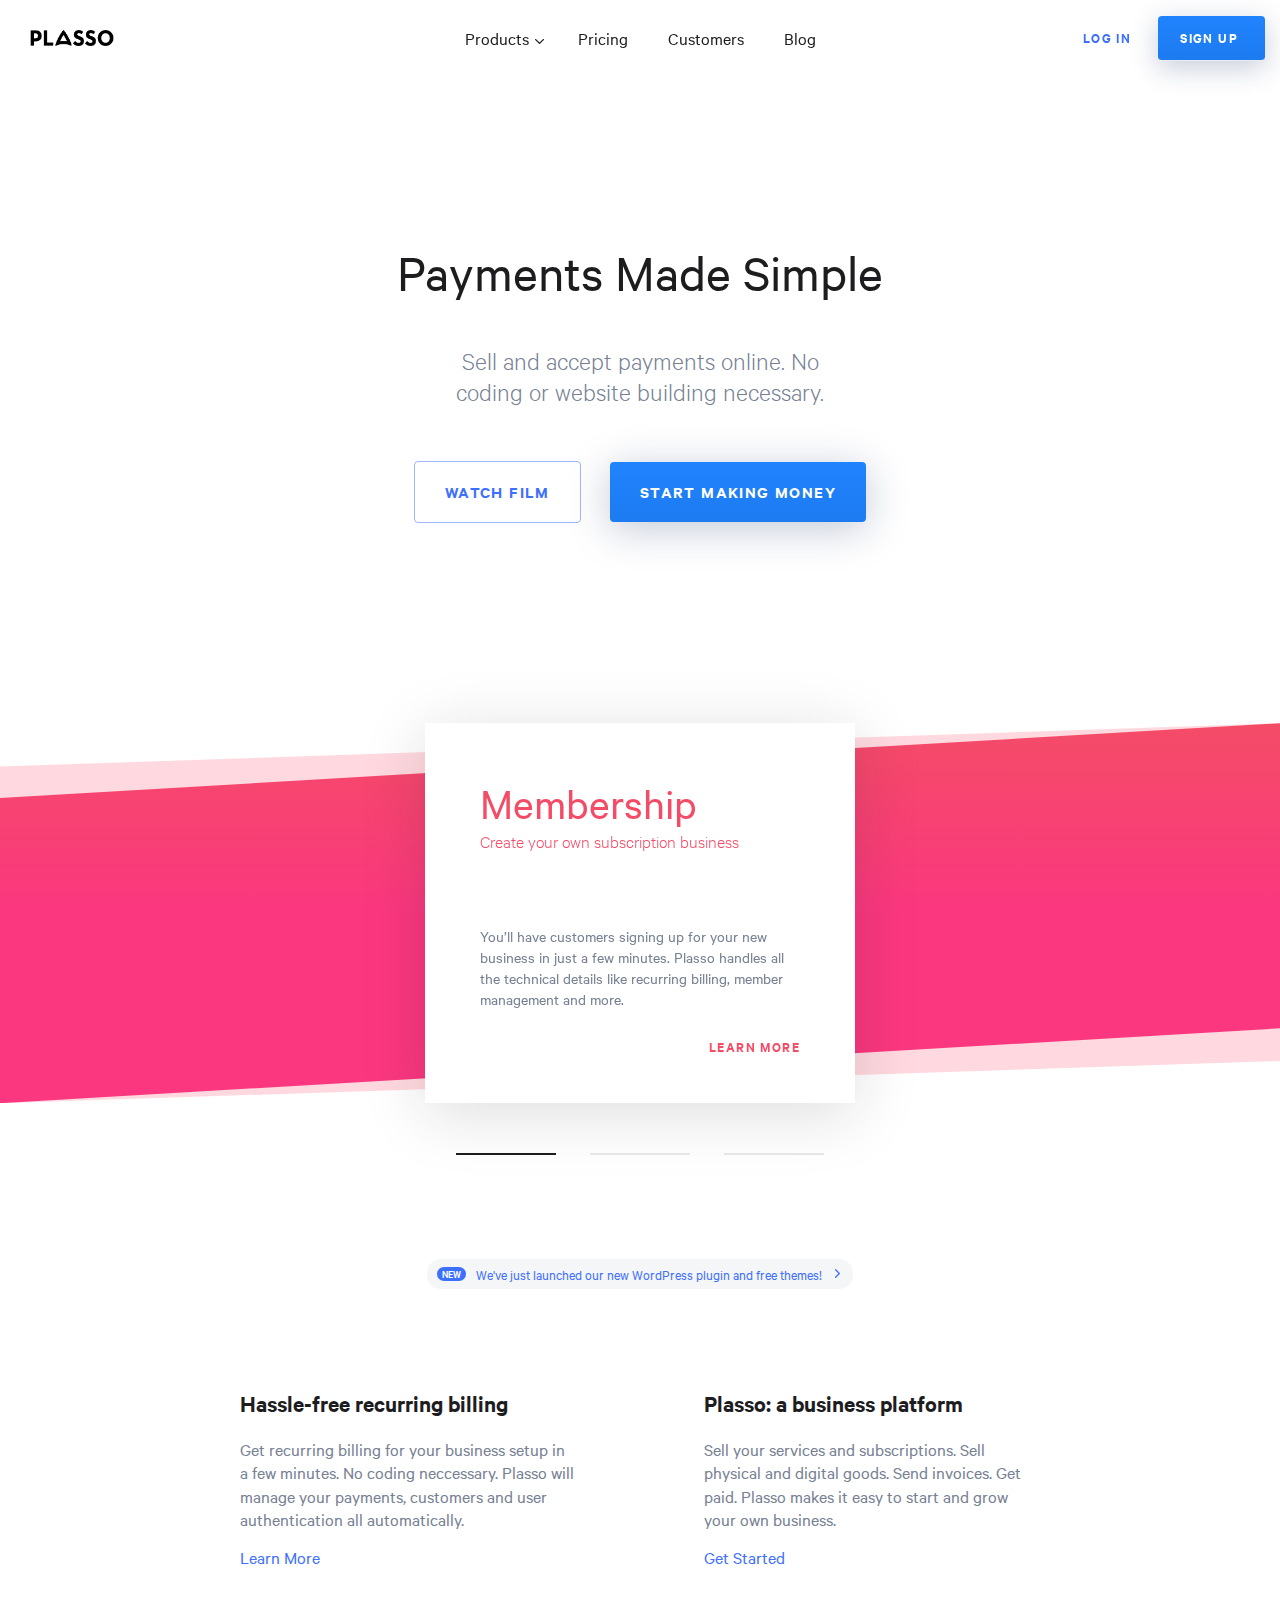
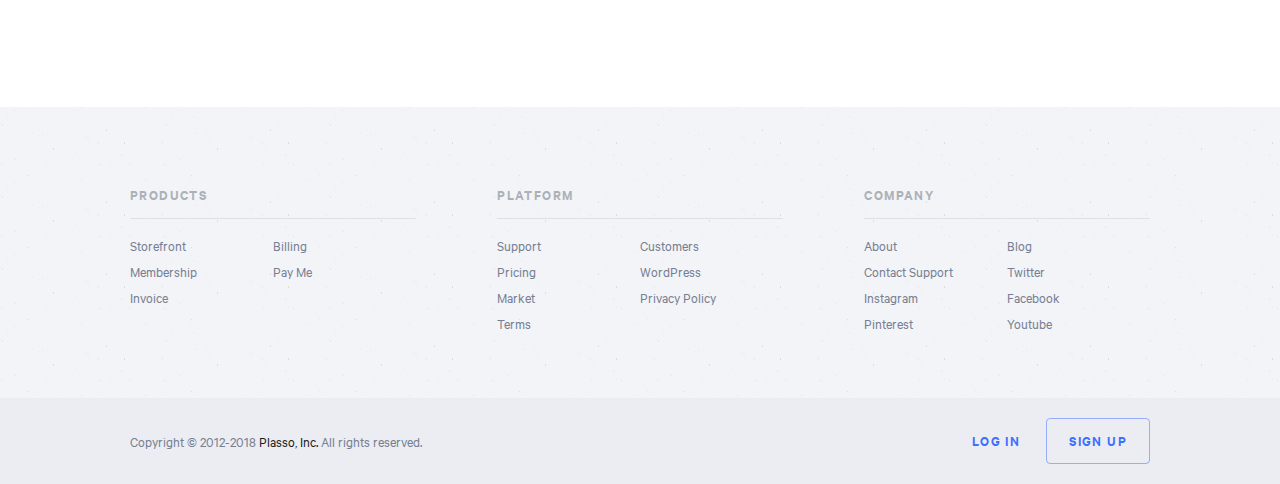
==== commit b711e064: "Finish Boxes" ====
--- a/app/index.html
+++ b/app/index.html
@@ -13,18 +13,15 @@
         <div class="hamburger__line hamburger__line__one"></div>
         <div class="hamburger__line hamburger__line__two"></div>
         <div class="hamburger__line hamburger__line__three"></div></a>
-      <h1 class="header__logo"><span>Plasso</span><a href=""><img src="images/logo.png" alt=""></a></h1>
+      <h1 class="header__logo"><span>Plasso</span><a href="/"><img src="images/logo.png" alt=""></a></h1>
       <div class="main-menu" id="mainMenu">
         <nav class="main-menu__middle"><a class="main-menu__link" id="productsButton" href="#">Products</a><a class="main-menu__link" href="">Pricing</a><a class="main-menu__link" href="">Customers</a><a class="main-menu__link" href="">Blog</a></nav>
         <nav class="main-menu__right"><a class="main-menu__link" href="">Log In</a><a class="main-menu__link button filled" href="">Sign Up</a></nav>
       </div>
       <div class="sub-nav">
-        <div class="sub-nav__outer">
-          <nav class="sub-nav__inner"><a href="">Storefront</a><a href="">Membership</a><a href="">Billing</a><a href="">Invoice</a><a href="">Pay Me</a></nav>
-        </div>
+        <nav class="sub-nav__inner"><a href="">Storefront</a><a href="membership.html">Membership</a><a href="">Billing</a><a href="">Invoice</a><a href="">Pay Me</a></nav>
       </div>
     </section>
-    <div class="gapper"></div>
     <section class="hero">
       <div class="hero__wrap">
         <h2 class="hero__title">Payments Made Simple</h2>
--- a/app/css/styles.css
+++ b/app/css/styles.css
@@ -10,7 +10,14 @@
 
 a {
   text-decoration: none;
-  color: #3e70ff; }
+  color: #3e70ff;
+  -webkit-tap-highlight-color: transparent;
+  transition: opacity 0.6s; }
+
+.shadowOnScroll {
+  -moz-box-shadow: rgba(29, 29, 31, 0.14) 0 10px 60px;
+  -webkit-box-shadow: rgba(29, 29, 31, 0.14) 0 10px 60px;
+  box-shadow: rgba(29, 29, 31, 0.14) 0 10px 60px; }
 
 @font-face {
   font-family: "CalibreWeb";
@@ -43,6 +50,14 @@
   -webkit-font-smoothing: antialiased;
   -moz-osx-font-smoothing: grayscale;
   text-rendering: optimizeLegibility; }
+
+.header {
+  position: fixed;
+  width: 100%;
+  padding: 24px 0;
+  z-index: 5;
+  background-color: rgba(255, 255, 255, 0.97);
+  transition: all .6s; }
 
 .hero {
   padding: 0 30px;
@@ -57,6 +72,9 @@
   @media screen and (min-width: 800px) {
     .hero {
       margin-top: 240px; } }
+
+.product-page .hero {
+  padding: 0 20px; }
 
 .latest {
   padding: 50px 30px 0 30px;
@@ -113,9 +131,13 @@
         text-align: left;
         padding: 20px 40px 20px 40px; } }
 
+.gapper {
+  width: 100%;
+  height: 400px; }
+
 .wrap {
-  max-width: 1100px;
-  margin: 0 auto; }
+  margin: 0 auto;
+  max-width: 1100px; }
 
 .button {
   text-transform: uppercase;
@@ -130,369 +152,6 @@
   line-height: 14px; }
   .button:hover::after {
     transform: translateX(11px); }
-
-.right-arrow--white::after {
-  transition: transform .3s;
-  content: " ";
-  width: 5px;
-  height: 9px;
-  position: relative;
-  display: inline-block;
-  margin-top: -2px;
-  align-self: center;
-  transform: translateX(6px); }
-
-.right-arrow--blue::after {
-  transition: transform .3s;
-  content: " ";
-  width: 5px;
-  height: 9px;
-  position: relative;
-  display: inline-block;
-  margin-top: -2px;
-  align-self: center;
-  transform: translateX(3px);
-  background-image: url('data:image/svg+xml,<svg version="1.1" xmlns="http://www.w3.org/2000/svg" xmlns:xlink="http://www.w3.org/1999/xlink" x="0px" y="0px" viewBox="0 0 10.0401 17.9909" enable-background="new 0 0 10.0401 17.9909" xml:space="preserve"><path fill="%233e70ff" fill-rule="evenodd" clip-rule="evenodd" d="M9.6564,8.04c0.5116,0.5277,0.5116,1.3842,0,1.9121l-7.4175,7.6438c-0.5132,0.5267-1.3433,0.5267-1.8545,0c-0.5125-0.5278-0.5125-1.3845,0-1.9124l6.4901-6.6882L0.3844,2.3072c-0.5125-0.5279-0.5125-1.3845,0-1.9124c0.5112-0.5264,1.3413-0.5264,1.8545,0L9.6564,8.04z"/></svg>'); }
-
-.right-arrow--white::after {
-  transition: transform .3s;
-  content: " ";
-  width: 5px;
-  height: 9px;
-  position: relative;
-  display: inline-block;
-  margin-top: -2px;
-  align-self: center;
-  transform: translateX(7px);
-  background-image: url('data:image/svg+xml,<svg version="1.1" xmlns="http://www.w3.org/2000/svg" xmlns:xlink="http://www.w3.org/1999/xlink" x="0px" y="0px" viewBox="0 0 10.0401 17.9909" enable-background="new 0 0 10.0401 17.9909" xml:space="preserve"><path fill="%23fff" fill-rule="evenodd" clip-rule="evenodd" d="M9.6564,8.04c0.5116,0.5277,0.5116,1.3842,0,1.9121l-7.4175,7.6438c-0.5132,0.5267-1.3433,0.5267-1.8545,0c-0.5125-0.5278-0.5125-1.3845,0-1.9124l6.4901-6.6882L0.3844,2.3072c-0.5125-0.5279-0.5125-1.3845,0-1.9124c0.5112-0.5264,1.3413-0.5264,1.8545,0L9.6564,8.04z"/></svg>'); }
-
-.hero__title {
-  font-size: 34px;
-  line-height: 40.8px;
-  font-weight: 400;
-  color: #1d1d1f; }
-  @media screen and (min-width: 400px) {
-    .hero__title {
-      font-size: 54px;
-      line-height: 64.8px; } }
-
-.hero__text {
-  line-height: 24px;
-  padding-top: 40px;
-  padding-bottom: 54px;
-  font-weight: 200;
-  font-size: 20px;
-  max-width: 390px;
-  margin: 0 auto; }
-  @media screen and (min-width: 400px) {
-    .hero__text {
-      font-size: 26px;
-      line-height: 31.2px; } }
-
-.hero .button.big:first-of-type {
-  margin-bottom: 30px; }
-  @media screen and (min-width: 450px) {
-    .hero .button.big:first-of-type {
-      margin-right: 25px; } }
-
-.slider {
-  position: relative;
-  width: 100%;
-  padding: 50px 0;
-  overflow: hidden; }
-  .slider__backgrounds {
-    position: absolute;
-    height: 380px;
-    width: 100%;
-    opacity: 0;
-    transition: opacity 0.4s linear;
-    will-change: opacity; }
-    .slider__backgrounds__bottom {
-      clip-path: polygon(0 11.4%, 100% 0%, 100% 88.9%, 0% 100%); }
-    .slider__backgrounds__top {
-      clip-path: polygon(0 19.7%, 100% 0%, 100% 80.3%, 0% 100%); }
-  .slider__slides {
-    display: grid;
-    grid-template-columns: 100% 100% 100%;
-    transition: transform 0.4s ease-in-out;
-    will-change: transform;
-    height: 380px; }
-    .slider__slides__slide {
-      z-index: 1000;
-      background-color: white;
-      padding: 35px;
-      margin: 0 auto;
-      box-shadow: rgba(29, 29, 31, 0.15) 0px 10px 60px;
-      height: 380px;
-      max-height: 100%;
-      display: flex; }
-      @media screen and (min-width: 500px) {
-        .slider__slides__slide {
-          padding: 55px; } }
-      .slider__slides__slide__content-wrap {
-        margin: auto auto;
-        max-width: 230px; }
-        @media screen and (min-width: 500px) {
-          .slider__slides__slide__content-wrap {
-            max-width: 320px; } }
-      .slider__slides__slide__title {
-        font-size: 45px;
-        font-weight: 400; }
-        .slider__slides__slide__title--membership {
-          color: #f44c67; }
-        .slider__slides__slide__title--billing {
-          color: #2fca74; }
-        .slider__slides__slide__title--storefront {
-          color: #4f5ef5; }
-      .slider__slides__slide__sub-title {
-        font-size: 18px;
-        font-weight: 300;
-        margin-bottom: 40px;
-        line-height: 21.6px; }
-        @media screen and (min-width: 500px) {
-          .slider__slides__slide__sub-title {
-            margin-bottom: 75px; } }
-        .slider__slides__slide__sub-title--membership {
-          color: #f44c67; }
-        .slider__slides__slide__sub-title--billing {
-          color: #2fca74; }
-        .slider__slides__slide__sub-title--storefront {
-          color: #4f5ef5; }
-      .slider__slides__slide__text {
-        font-size: 16px;
-        font-weight: 400;
-        line-height: 20.8px;
-        margin-bottom: 30px; }
-      .slider__slides__slide__link {
-        text-transform: uppercase;
-        font-size: 14px;
-        font-weight: bold;
-        text-align: right;
-        display: block;
-        line-height: 14px;
-        letter-spacing: 1.4px; }
-        .slider__slides__slide__link--membership {
-          color: #f44c67; }
-        .slider__slides__slide__link--billing {
-          color: #2fca74; }
-        .slider__slides__slide__link--storefront {
-          color: #4f5ef5; }
-  .slider__pagination {
-    display: block;
-    text-align: center;
-    margin-top: 35px; }
-    .slider__pagination__section {
-      display: inline-block;
-      width: 20%;
-      max-width: 100px;
-      height: 2px;
-      background-color: #1d1d1d;
-      cursor: pointer;
-      margin-right: 30px;
-      overflow: hidden;
-      will-change: transform;
-      opacity: 0.1;
-      transition: opacity 0.5s linear; }
-      .slider__pagination__section:last-of-type {
-        margin-right: 0; }
-
-#membershipSlide,
-#billingSlide,
-#storefrontSlide {
-  display: none; }
-
-#membershipSlide:checked ~ .slider__backgrounds__top--membership,
-#membershipSlide:checked ~ .slider__backgrounds__bottom--membership {
-  opacity: 1; }
-
-#membershipSlide:checked ~ .slider__slides {
-  transform: translateX(0%); }
-
-#membershipSlide:checked ~ .slider__pagination .slider__pagination__section--membership {
-  opacity: 1; }
-
-#billingSlide:checked ~ .slider__backgrounds__top--billing,
-#billingSlide:checked ~ .slider__backgrounds__bottom--billing {
-  opacity: 1; }
-
-#billingSlide:checked ~ .slider__slides {
-  transform: translateX(-100%); }
-
-#billingSlide:checked ~ .slider__pagination .slider__pagination__section--billing {
-  opacity: 1; }
-
-#storefrontSlide:checked ~ .slider__backgrounds__top--storefront,
-#storefrontSlide:checked ~ .slider__backgrounds__bottom--storefront {
-  opacity: 1; }
-
-#storefrontSlide:checked ~ .slider__slides {
-  transform: translate(-200%); }
-
-#storefrontSlide:checked ~ .slider__pagination .slider__pagination__section--storefront {
-  opacity: 1; }
-
-.latest__pill {
-  line-height: 18.2px;
-  font-size: 14px;
-  background-color: #f5f6f8;
-  -moz-border-radius: 14px;
-  -webkit-border-radius: 14px;
-  border-radius: 14px;
-  padding: 6px 10px;
-  grid-gap: 10px;
-  display: grid;
-  grid-template-columns: auto 1fr;
-  align-items: center;
-  grid-auto-flow: column;
-  transition: opacity .3s; }
-  .latest__pill__alert {
-    line-height: 10px;
-    font-weight: bold;
-    font-size: 10px;
-    font-style: normal;
-    text-transform: uppercase;
-    -moz-border-radius: 10px;
-    -webkit-border-radius: 10px;
-    border-radius: 10px;
-    color: #fff;
-    background-color: #3e70ff;
-    padding: 2px 5px; }
-  .latest__pill__arrow {
-    transition: transform .3s;
-    width: 5px;
-    height: 9px;
-    margin-right: 6px;
-    transform: translateX(3px);
-    background-image: url('data:image/svg+xml,<svg version="1.1" xmlns="http://www.w3.org/2000/svg" xmlns:xlink="http://www.w3.org/1999/xlink" x="0px" y="0px" viewBox="0 0 10.0401 17.9909" enable-background="new 0 0 10.0401 17.9909" xml:space="preserve"><path fill="%233e70ff" fill-rule="evenodd" clip-rule="evenodd" d="M9.6564,8.04c0.5116,0.5277,0.5116,1.3842,0,1.9121l-7.4175,7.6438c-0.5132,0.5267-1.3433,0.5267-1.8545,0c-0.5125-0.5278-0.5125-1.3845,0-1.9124l6.4901-6.6882L0.3844,2.3072c-0.5125-0.5279-0.5125-1.3845,0-1.9124c0.5112-0.5264,1.3413-0.5264,1.8545,0L9.6564,8.04z"/></svg>'); }
-  .latest__pill:hover {
-    opacity: 0.5; }
-    .latest__pill:hover:hover .latest__pill__arrow {
-      transform: translateX(5px); }
-
-.selling-points__block__title {
-  color: #1d1d1f;
-  font-size: 24px;
-  font-weight: bold;
-  margin-bottom: 20px;
-  line-height: 28.8px; }
-
-.selling-points__block__text {
-  font-size: 18px;
-  line-height: 23.4px;
-  margin-bottom: 15px; }
-
-.selling-points__block__link {
-  transition: opacity .3s; }
-  .selling-points__block__link:hover {
-    opacity: 0.5; }
-    .selling-points__block__link:hover::after {
-      transform: translateX(5px); }
-
-.footer-main__block__title {
-  color: #abb1b7;
-  font-size: 14px;
-  font-weight: bold;
-  margin-bottom: 15px;
-  padding-bottom: 15px;
-  letter-spacing: 1.4px;
-  text-transform: uppercase;
-  border-bottom: 1px solid #dde1e5; }
-
-.footer-main__block__list-item {
-  display: inline-block;
-  width: 50%;
-  margin-bottom: 15px;
-  font-size: 14px;
-  line-height: 0px;
-  transition: opacity .25s; }
-  .footer-main__block__list-item:hover {
-    opacity: 0.5; }
-
-.footer-secondary__copyright {
-  font-size: 14px;
-  font-weight: 400;
-  padding: 0 20px;
-  line-height: 18.2px; }
-  @media screen and (min-width: 700px) {
-    .footer-secondary__copyright {
-      padding: 0;
-      margin: auto 0; } }
-
-@media screen and (min-width: 700px) {
-  .footer-secondary__nav {
-    justify-self: end; } }
-
-.footer-secondary__copyright-link {
-  color: #1d1d1f; }
-
-.button.big {
-  padding: 23px 30px; }
-  @media screen and (min-width: 400px) {
-    .button.big {
-      font-size: 17px; } }
-
-.button.small {
-  padding: 15px 22px; }
-
-.button.outlined {
-  border: 1px solid rgba(62, 112, 255, 0.5); }
-
-.button.filled {
-  color: white;
-  background-image: linear-gradient(#2083fe, #1d7bf0); }
-
-.button.drop-shadow {
-  -moz-box-shadow: rgba(23, 43, 99, 0.26) 0 7px 42px;
-  -webkit-box-shadow: rgba(23, 43, 99, 0.26) 0 7px 42px;
-  box-shadow: rgba(23, 43, 99, 0.26) 0 7px 42px; }
-
-.slider__backgrounds__bottom--membership {
-  background-color: #ffd9df; }
-
-.slider__backgrounds__bottom--billing {
-  background-color: #c8f0da; }
-
-.slider__backgrounds__bottom--storefront {
-  background-color: #d8e9ff; }
-
-.slider__backgrounds__top--membership {
-  background: linear-gradient(#f44c67, #fb377f 50%); }
-
-.slider__backgrounds__top--billing {
-  background: linear-gradient(#3cd781, #21b88f 50%); }
-
-.slider__backgrounds__top--storefront {
-  background: linear-gradient(#6472ff, #4a42e6 50%); }
-
-.shadowOnScroll {
-  -moz-box-shadow: rgba(29, 29, 31, 0.14) 0 10px 60px;
-  -webkit-box-shadow: rgba(29, 29, 31, 0.14) 0 10px 60px;
-  box-shadow: rgba(29, 29, 31, 0.14) 0 10px 60px; }
-
-.header {
-  position: fixed;
-  width: 100%;
-  padding: 24px 0;
-  z-index: 5;
-  background-color: rgba(255, 255, 255, 0.97);
-  transition: all .6s; }
-
-.hamburger {
-  display: block;
-  z-index: 8;
-  position: absolute; }
-  @media screen and (min-width: 800px) {
-    .hamburger {
-      display: none; } }
-
-.hamburger__line {
-  width: 22px;
-  height: 2px;
-  margin-bottom: 5px;
-  margin-left: 24px;
-  background-color: #1d1d1f; }
-  .hamburger__line:last-of-type {
-    margin-bottom: 0; }
 
 .header__logo {
   position: relative;
@@ -512,6 +171,70 @@
   .header__logo img {
     height: 16px;
     object-fit: cover; }
+
+.hamburger {
+  z-index: 8;
+  display: block;
+  position: absolute; }
+  @media screen and (min-width: 800px) {
+    .hamburger {
+      display: none; } }
+
+.hamburger__line {
+  width: 22px;
+  height: 2px;
+  margin-bottom: 5px;
+  margin-left: 24px;
+  background-color: #1d1d1f; }
+  .hamburger__line:last-of-type {
+    margin-bottom: 0; }
+
+.hero__title {
+  font-size: 34px;
+  line-height: 40.8px;
+  font-weight: 400;
+  color: #1d1d1f; }
+  @media screen and (min-width: 400px) {
+    .hero__title {
+      font-size: 54px;
+      line-height: 64.8px; } }
+
+.hero__text {
+  line-height: 24px;
+  padding-top: 40px;
+  padding-bottom: 54px;
+  font-weight: 200;
+  font-size: 20px;
+  max-width: 390px;
+  margin: 0 auto; }
+  @media screen and (min-width: 400px) {
+    .hero__text {
+      font-size: 26px;
+      line-height: 31.2px; } }
+
+.hero .button.big:first-of-type {
+  margin-bottom: 30px; }
+  @media screen and (min-width: 450px) {
+    .hero .button.big:first-of-type {
+      margin-right: 25px; } }
+
+.product-page .hero {
+  margin-bottom: 200px; }
+  .product-page .hero__tagline {
+    margin-top: 40px;
+    margin-bottom: 10px;
+    font-size: 20px;
+    font-weight: 200;
+    color: #1d1d1f; }
+  .product-page .hero__sub-text {
+    font-size: 17px;
+    line-height: 22.1px;
+    margin-bottom: 54px; }
+
+.membership .hero__title,
+.membership .hero .button {
+  color: #f44c67;
+  border-color: #f44c67; }
 
 .main-menu {
   max-height: 0;
@@ -634,18 +357,19 @@
   max-height: 0;
   overflow: hidden;
   visibility: hidden;
-  z-index: 6; }
+  z-index: 6;
+  position: absolute;
+  top: 66px;
+  width: 100%; }
   .sub-nav__inner {
-    display: flex;
-    justify-content: center;
-    position: absolute;
-    top: 66px;
-    width: 100%;
-    padding: 36.375px 0;
     overflow-x: auto;
     white-space: nowrap;
+    padding: 36.375px 0;
     font-size: 15px;
     background-color: #f5f6f8; }
+    @media screen and (min-width: 600px) {
+      .sub-nav__inner {
+        text-align: center; } }
     @media screen and (min-width: 800px) {
       .sub-nav__inner {
         background-color: rgba(255, 255, 255, 0.97); } }
@@ -662,6 +386,350 @@
     .sub-nav a:nth-child(5) {
       color: #06c7d9; }
 
+.slider {
+  position: relative;
+  width: 100%;
+  padding: 50px 0;
+  overflow: hidden; }
+  .slider__backgrounds {
+    position: absolute;
+    height: 380px;
+    width: 100%;
+    opacity: 0;
+    transition: opacity 0.4s linear;
+    will-change: opacity; }
+    .slider__backgrounds__bottom {
+      clip-path: polygon(0 11.4%, 100% 0%, 100% 88.9%, 0% 100%); }
+    .slider__backgrounds__top {
+      clip-path: polygon(0 19.7%, 100% 0%, 100% 80.3%, 0% 100%); }
+  .slider__slides {
+    display: grid;
+    grid-template-columns: 100% 100% 100%;
+    transition: transform 0.4s ease-in-out;
+    will-change: transform;
+    height: 380px; }
+    .slider__slides__slide {
+      z-index: 1000;
+      background-color: white;
+      padding: 35px;
+      margin: 0 auto;
+      box-shadow: rgba(29, 29, 31, 0.15) 0px 10px 60px;
+      height: 380px;
+      max-height: 100%;
+      display: flex; }
+      @media screen and (min-width: 500px) {
+        .slider__slides__slide {
+          padding: 55px; } }
+      .slider__slides__slide__content-wrap {
+        margin: auto auto;
+        max-width: 230px; }
+        @media screen and (min-width: 500px) {
+          .slider__slides__slide__content-wrap {
+            max-width: 320px; } }
+      .slider__slides__slide__title--membership, .slider__slides__slide__sub-title--membership, .slider__slides__slide__link--membership {
+        color: #f44c67; }
+      .slider__slides__slide__title--billing, .slider__slides__slide__sub-title--billing, .slider__slides__slide__link--billing {
+        color: #2fca74; }
+      .slider__slides__slide__title--storefront, .slider__slides__slide__sub-title--storefront, .slider__slides__slide__link--storefront {
+        color: #4f5ef5; }
+      .slider__slides__slide__title {
+        font-size: 45px;
+        font-weight: 400; }
+      .slider__slides__slide__sub-title {
+        font-size: 18px;
+        font-weight: 300;
+        margin-bottom: 40px;
+        line-height: 21.6px; }
+        @media screen and (min-width: 500px) {
+          .slider__slides__slide__sub-title {
+            margin-bottom: 75px; } }
+      .slider__slides__slide__text {
+        font-size: 16px;
+        font-weight: 400;
+        line-height: 20.8px;
+        margin-bottom: 30px; }
+      .slider__slides__slide__link {
+        text-transform: uppercase;
+        font-size: 14px;
+        font-weight: bold;
+        text-align: right;
+        display: block;
+        line-height: 14px;
+        letter-spacing: 1.4px; }
+  .slider__pagination {
+    display: block;
+    text-align: center;
+    margin-top: 35px; }
+    .slider__pagination__section {
+      display: inline-block;
+      width: 20%;
+      max-width: 100px;
+      height: 2px;
+      background-color: #1d1d1d;
+      cursor: pointer;
+      margin-right: 30px;
+      overflow: hidden;
+      will-change: transform;
+      opacity: 0.1;
+      transition: opacity 0.5s linear; }
+      .slider__pagination__section:last-of-type {
+        margin-right: 0; }
+
+#membershipSlide,
+#billingSlide,
+#storefrontSlide {
+  display: none; }
+
+#membershipSlide:checked ~ .slider__backgrounds__top--membership,
+#membershipSlide:checked ~ .slider__backgrounds__bottom--membership {
+  opacity: 1; }
+
+#membershipSlide:checked ~ .slider__slides {
+  transform: translateX(0%); }
+
+#membershipSlide:checked ~ .slider__pagination .slider__pagination__section--membership {
+  opacity: 1; }
+
+#billingSlide:checked ~ .slider__backgrounds__top--billing,
+#billingSlide:checked ~ .slider__backgrounds__bottom--billing {
+  opacity: 1; }
+
+#billingSlide:checked ~ .slider__slides {
+  transform: translateX(-100%); }
+
+#billingSlide:checked ~ .slider__pagination .slider__pagination__section--billing {
+  opacity: 1; }
+
+#storefrontSlide:checked ~ .slider__backgrounds__top--storefront,
+#storefrontSlide:checked ~ .slider__backgrounds__bottom--storefront {
+  opacity: 1; }
+
+#storefrontSlide:checked ~ .slider__slides {
+  transform: translate(-200%); }
+
+#storefrontSlide:checked ~ .slider__pagination .slider__pagination__section--storefront {
+  opacity: 1; }
+
+.latest__pill {
+  line-height: 18.2px;
+  font-size: 14px;
+  background-color: #f5f6f8;
+  -moz-border-radius: 14px;
+  -webkit-border-radius: 14px;
+  border-radius: 14px;
+  padding: 6px 10px;
+  grid-gap: 10px;
+  display: grid;
+  grid-template-columns: auto 1fr;
+  align-items: center;
+  grid-auto-flow: column;
+  transition: opacity .3s; }
+  .latest__pill__alert {
+    line-height: 10px;
+    font-weight: bold;
+    font-size: 10px;
+    font-style: normal;
+    text-transform: uppercase;
+    -moz-border-radius: 10px;
+    -webkit-border-radius: 10px;
+    border-radius: 10px;
+    color: #fff;
+    background-color: #3e70ff;
+    padding: 2px 5px; }
+  .latest__pill__arrow {
+    transition: transform .3s;
+    width: 5px;
+    height: 9px;
+    margin-right: 6px;
+    transform: translateX(3px);
+    background-image: url('data:image/svg+xml,<svg version="1.1" xmlns="http://www.w3.org/2000/svg" xmlns:xlink="http://www.w3.org/1999/xlink" x="0px" y="0px" viewBox="0 0 10.0401 17.9909" enable-background="new 0 0 10.0401 17.9909" xml:space="preserve"><path fill="%233e70ff" fill-rule="evenodd" clip-rule="evenodd" d="M9.6564,8.04c0.5116,0.5277,0.5116,1.3842,0,1.9121l-7.4175,7.6438c-0.5132,0.5267-1.3433,0.5267-1.8545,0c-0.5125-0.5278-0.5125-1.3845,0-1.9124l6.4901-6.6882L0.3844,2.3072c-0.5125-0.5279-0.5125-1.3845,0-1.9124c0.5112-0.5264,1.3413-0.5264,1.8545,0L9.6564,8.04z"/></svg>'); }
+  .latest__pill:hover {
+    opacity: 0.5; }
+    .latest__pill:hover:hover .latest__pill__arrow {
+      transform: translateX(5px); }
+
+.selling-points__block__title {
+  color: #1d1d1f;
+  font-size: 24px;
+  font-weight: bold;
+  margin-bottom: 20px;
+  line-height: 28.8px; }
+
+.selling-points__block__text {
+  font-size: 18px;
+  line-height: 23.4px;
+  margin-bottom: 15px; }
+
+.selling-points__block__link {
+  transition: opacity .3s; }
+  .selling-points__block__link:hover {
+    opacity: 0.5; }
+    .selling-points__block__link:hover::after {
+      transform: translateX(5px); }
+
+.footer-main__block__title {
+  color: #abb1b7;
+  font-size: 14px;
+  font-weight: bold;
+  margin-bottom: 15px;
+  padding-bottom: 15px;
+  letter-spacing: 1.4px;
+  text-transform: uppercase;
+  border-bottom: 1px solid #dde1e5; }
+
+.footer-main__block__list-item {
+  display: inline-block;
+  width: 50%;
+  margin-bottom: 15px;
+  font-size: 14px;
+  line-height: 0px;
+  transition: opacity .25s; }
+  .footer-main__block__list-item:hover {
+    opacity: 0.5; }
+
+.footer-secondary__copyright {
+  font-size: 14px;
+  font-weight: 400;
+  padding: 0 20px;
+  line-height: 18.2px; }
+  @media screen and (min-width: 700px) {
+    .footer-secondary__copyright {
+      padding: 0;
+      margin: auto 0; } }
+
+@media screen and (min-width: 700px) {
+  .footer-secondary__nav {
+    justify-self: end; } }
+
+.footer-secondary__copyright-link {
+  color: #1d1d1f; }
+
+@media screen and (min-width: 900px) {
+  .boxes__container:first-of-type {
+    display: grid;
+    grid-template-columns: repeat(1, 0.58fr 0.42fr);
+    grid-row-gap: 40px; } }
+
+@media screen and (min-width: 900px) {
+  .boxes__container:last-of-type {
+    display: grid;
+    grid-template-columns: repeat(1, 0.42fr 0.58fr);
+    grid-row-gap: 40px; } }
+
+.boxes__container:last-of-type .box:last-of-type {
+  z-index: -1; }
+
+.boxes .box-one {
+  background-color: #f5f7fb; }
+  @media screen and (min-width: 900px) {
+    .boxes .box-one {
+      margin-bottom: 40px;
+      margin-right: -20px; } }
+
+.boxes .box-four {
+  background-color: #f5f7fb; }
+  @media screen and (min-width: 900px) {
+    .boxes .box-four {
+      margin-top: 50px;
+      margin-left: -20px; } }
+
+.boxes .box-two {
+  background-color: #f44c67; }
+  @media screen and (min-width: 900px) {
+    .boxes .box-two {
+      margin-top: 40px; } }
+
+.boxes .box-three {
+  background-color: #1d1d1f; }
+  @media screen and (min-width: 900px) {
+    .boxes .box-three {
+      margin-top: 20px; } }
+
+.boxes .box__title-alt {
+  font-size: 16px;
+  text-transform: uppercase;
+  letter-spacing: 1.6px; }
+
+.boxes .box__title-main {
+  font-size: 28px;
+  font-weight: 400;
+  margin-top: 20px;
+  margin-bottom: 15px; }
+  @media screen and (min-width: 900px) {
+    .boxes .box__title-main {
+      margin-bottom: 22px;
+      font-size: 26px; } }
+
+.boxes .box__text {
+  font-weight: 400;
+  font-size: 16px;
+  line-height: 20.8px; }
+
+.boxes .box__inner {
+  padding: 45px 35px; }
+  @media screen and (min-width: 900px) {
+    .boxes .box__inner {
+      padding: 65px 75px; } }
+
+.button.big {
+  padding: 23px 30px; }
+  @media screen and (min-width: 400px) {
+    .button.big {
+      font-size: 17px; } }
+
+.button.small {
+  padding: 15px 22px; }
+
+.button.outlined {
+  border: 1px solid rgba(62, 112, 255, 0.5); }
+
+.button.filled {
+  color: white;
+  background-image: linear-gradient(#2083fe, #1d7bf0); }
+
+.button.drop-shadow {
+  -moz-box-shadow: rgba(23, 43, 99, 0.26) 0 7px 42px;
+  -webkit-box-shadow: rgba(23, 43, 99, 0.26) 0 7px 42px;
+  box-shadow: rgba(23, 43, 99, 0.26) 0 7px 42px; }
+
+.slider__backgrounds__bottom--membership {
+  background-color: #ffd9df; }
+
+.slider__backgrounds__bottom--billing {
+  background-color: #c8f0da; }
+
+.slider__backgrounds__bottom--storefront {
+  background-color: #d8e9ff; }
+
+.slider__backgrounds__top--membership {
+  background: linear-gradient(#f44c67, #fb377f 50%); }
+
+.slider__backgrounds__top--billing {
+  background: linear-gradient(#3cd781, #21b88f 50%); }
+
+.slider__backgrounds__top--storefront {
+  background: linear-gradient(#6472ff, #4a42e6 50%); }
+
+.box-one .box__title-alt,
+.box-four .box__title-alt {
+  color: #1d1d1f; }
+
+.box-one .box__title-main,
+.box-four .box__title-main {
+  color: #1d1d1f; }
+
+.box-two .box__title-alt,
+.box-three .box__title-alt {
+  color: #1d1d1f; }
+
+.box-two .box__title-main, .box-two .box__text,
+.box-three .box__title-main,
+.box-three .box__text {
+  color: #ffffff; }
+
+.box-three .box__title-alt {
+  color: #768093; }
+
 .no-animation {
   -webkit-animation: none !important;
     -webkit-animation-animation: none !important; }
